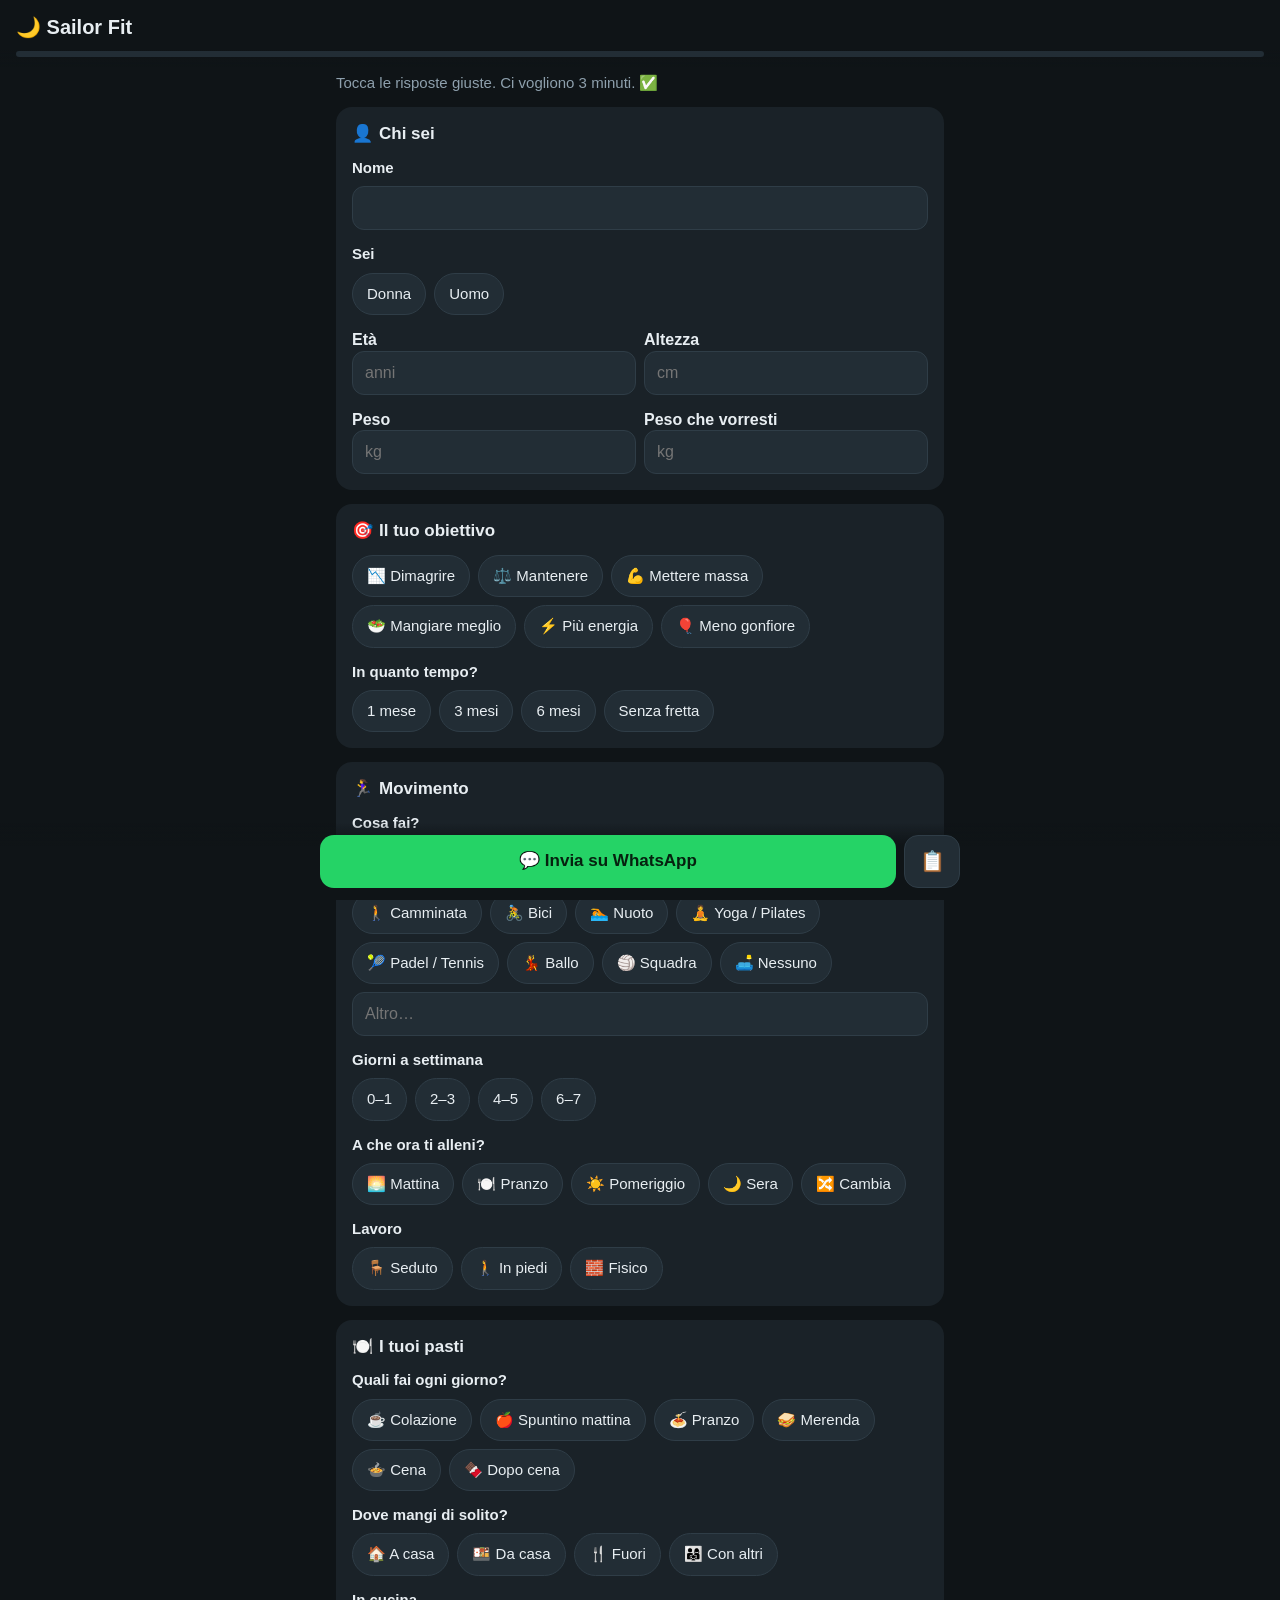
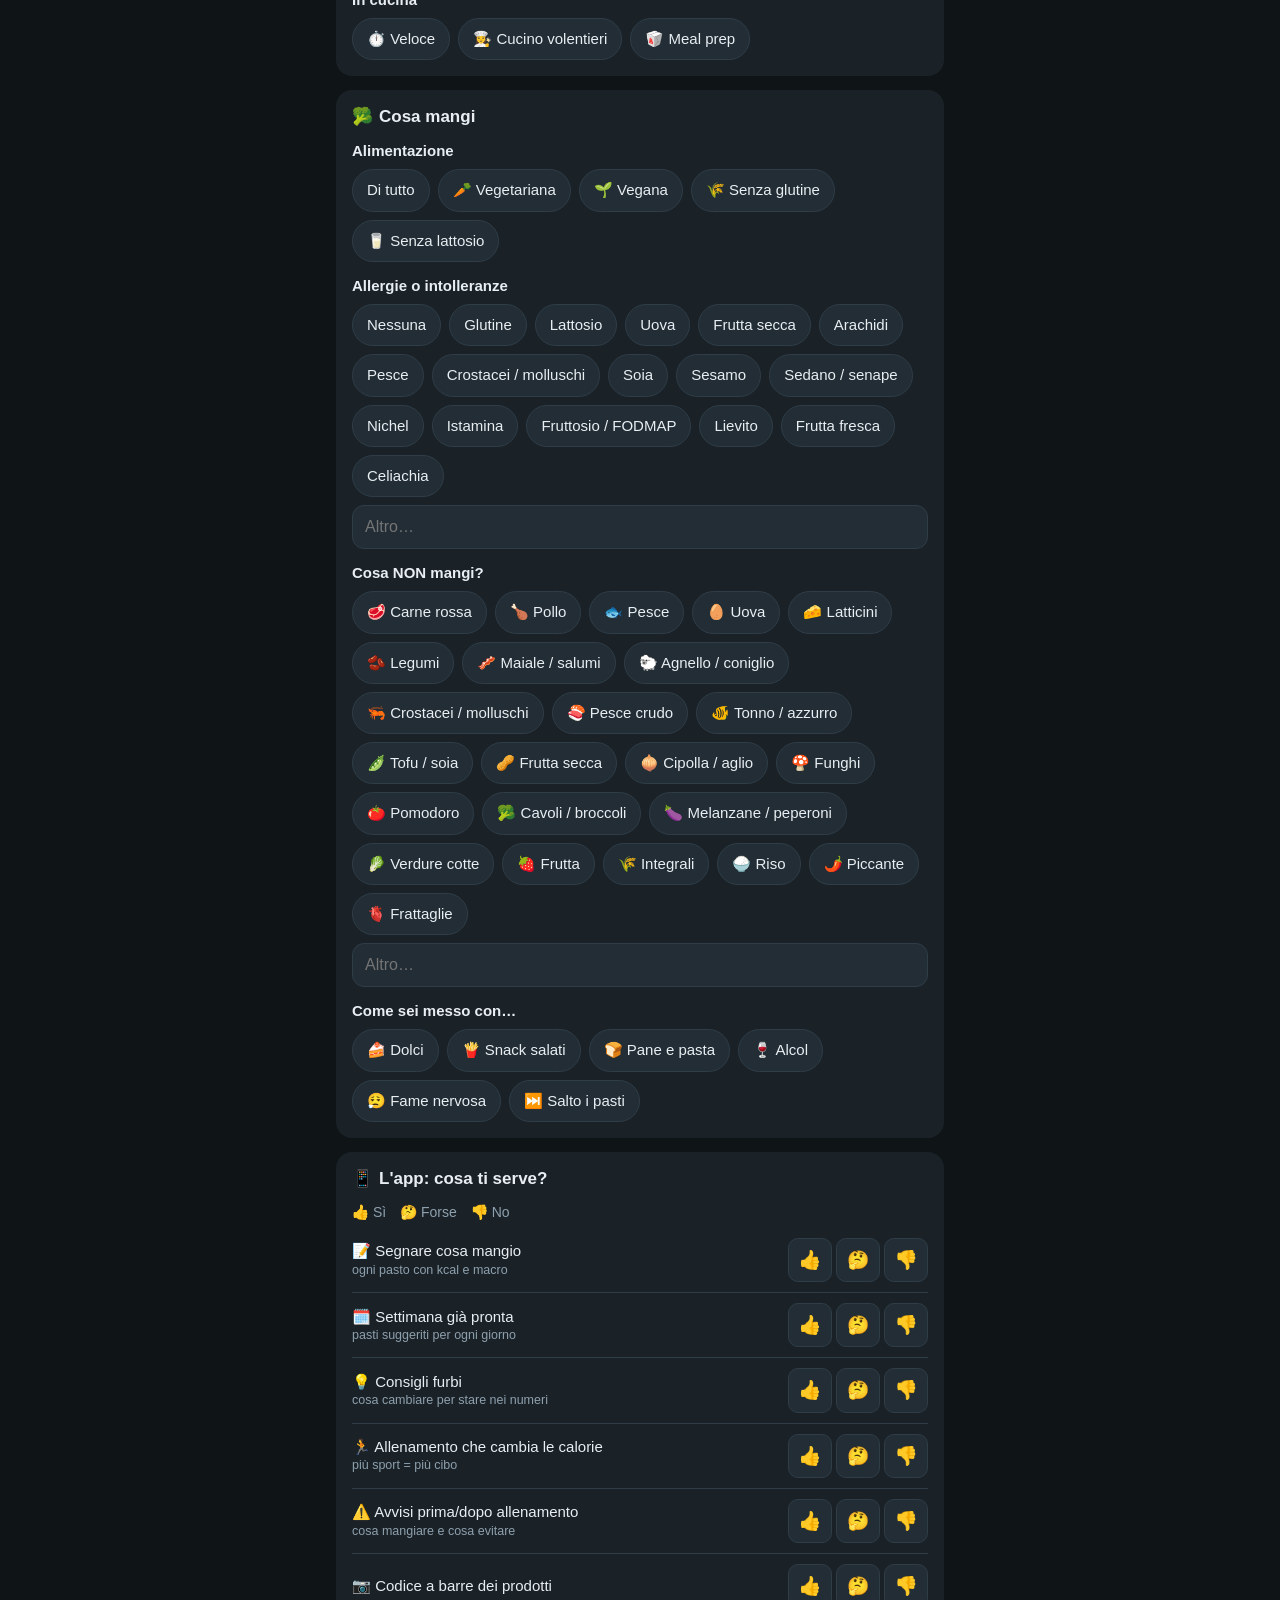
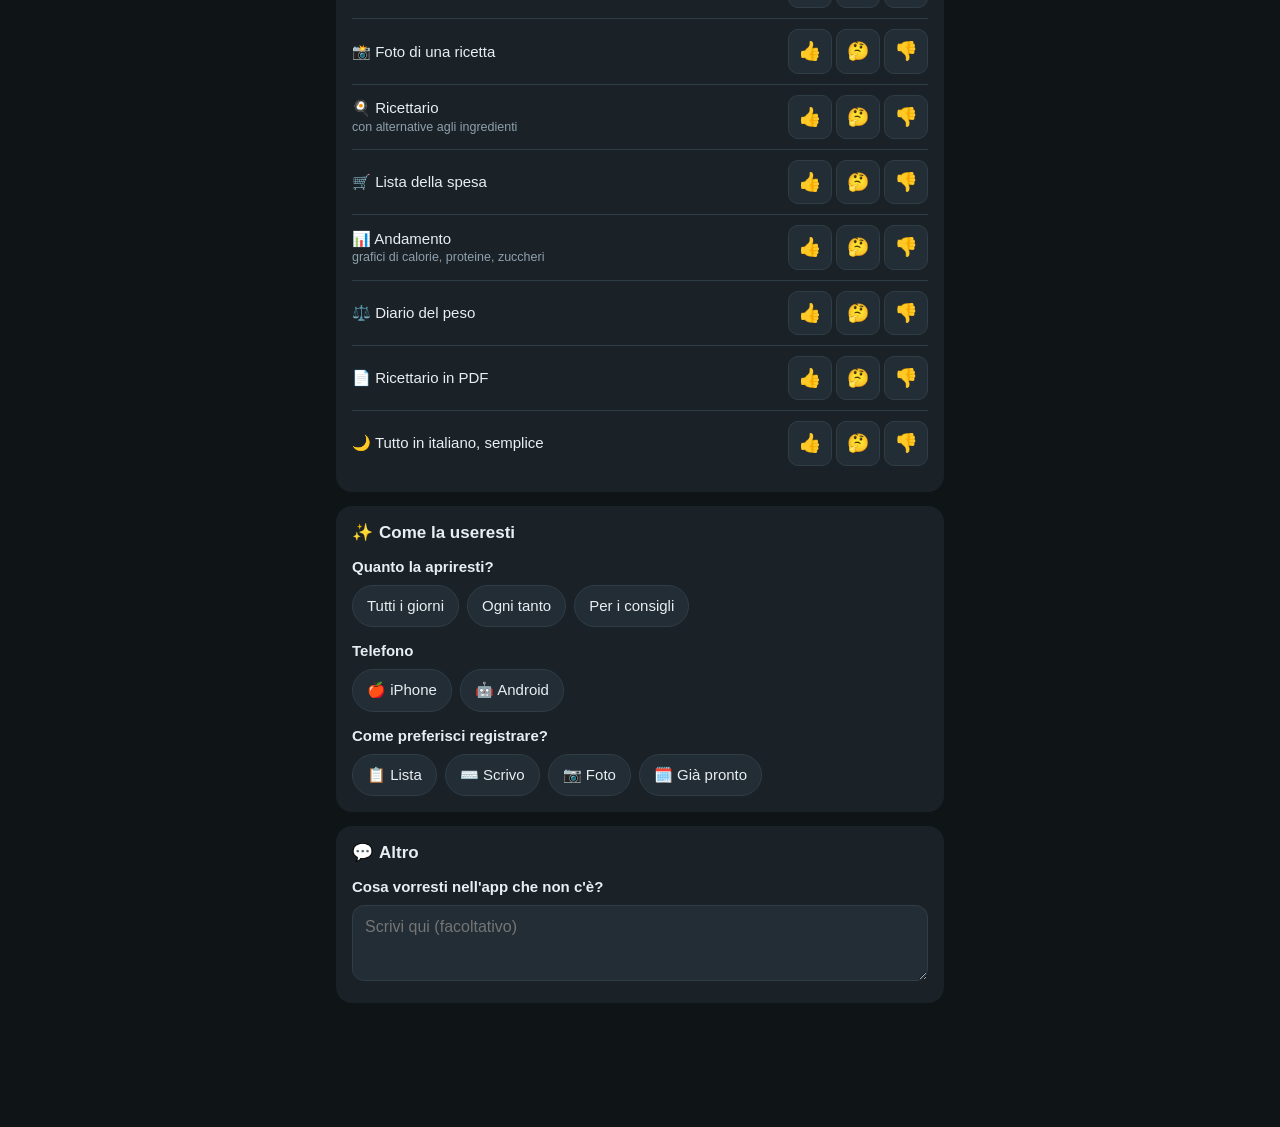
==== questionario.html @ bc02945c "Add files via upload" ====
<!DOCTYPE html>
<html lang="it">
<head>
<meta charset="UTF-8">
<meta name="viewport" content="width=device-width, initial-scale=1, viewport-fit=cover">
<meta name="theme-color" content="#0f1417">
<title>Sailor Fit – Questionario</title>
<style>
:root{--bg:#0f1417;--card:#1a2228;--card2:#222d35;--line:#2f3d47;--accent:#35c07d;--text:#e8eef2;--muted:#8ea0ad;--warn:#e0b341}
*{box-sizing:border-box;-webkit-tap-highlight-color:transparent}
html{scroll-behavior:smooth}
body{margin:0;background:var(--bg);color:var(--text);font-family:-apple-system,BlinkMacSystemFont,"Segoe UI",Roboto,sans-serif;font-size:16px;line-height:1.35;padding-bottom:110px}
.top{position:sticky;top:0;z-index:5;background:linear-gradient(180deg,var(--bg) 75%,transparent);padding:14px 16px 10px}
.top h1{margin:0;font-size:20px}
.bar{height:6px;background:var(--card2);border-radius:9px;margin-top:10px;overflow:hidden}
.bar i{display:block;height:100%;width:0;background:var(--accent);transition:width .25s}
main{max-width:640px;margin:0 auto;padding:0 16px}
.intro{margin:6px 0 14px;color:var(--muted);font-size:15px}
section{background:var(--card);border-radius:16px;padding:16px;margin:0 0 14px}
h2{margin:0 0 12px;font-size:17px}
h2 span{margin-right:6px}
.q{margin:0 0 14px}
.q:last-child{margin-bottom:0}
.q>b{display:block;font-weight:600;margin-bottom:8px;font-size:15px}
.chips{display:flex;flex-wrap:wrap;gap:8px}
.chip{position:relative}
.chip input{position:absolute;opacity:0;pointer-events:none}
.chip span{display:block;padding:10px 14px;border-radius:999px;background:var(--card2);border:1.5px solid var(--line);font-size:15px;cursor:pointer;user-select:none}
.chip input:checked+span{background:var(--accent);border-color:var(--accent);color:#06210f;font-weight:700}
.chip input:checked+span::before{content:"✓ "}
.chip input:focus-visible+span{outline:2px solid #fff}
input[type=text],input[type=number],textarea{width:100%;padding:12px;border-radius:12px;border:1.5px solid var(--line);background:var(--card2);color:var(--text);font-size:16px;font-family:inherit}
textarea{min-height:76px;resize:vertical}
.row{display:flex;gap:8px}
.row>*{flex:1;min-width:0}
/* tabella funzioni: 3 scelte per riga */
.f{display:grid;grid-template-columns:1fr auto;gap:8px;align-items:center;padding:10px 0;border-top:1px solid var(--line)}
.f:first-of-type{border-top:0}
.f .n{font-size:15px;min-width:0}
.f .n small{display:block;color:var(--muted);font-size:12.5px}
.tri{display:flex;gap:4px}
.tri label{position:relative}
.tri input{position:absolute;opacity:0;pointer-events:none}
.tri span{display:block;width:44px;text-align:center;padding:9px 0;border-radius:10px;background:var(--card2);border:1.5px solid var(--line);font-size:18px;cursor:pointer}
.tri input:checked+span{border-color:var(--accent);background:rgba(53,192,125,.22)}
.tri input[value=no]:checked+span{border-color:#e06a5a;background:rgba(224,106,90,.2)}
.tri input[value=forse]:checked+span{border-color:var(--warn);background:rgba(224,179,65,.2)}
.legenda{display:flex;gap:14px;font-size:14px;color:var(--muted);margin:0 0 6px}
.invia{position:fixed;left:0;right:0;bottom:0;padding:12px 16px calc(12px + env(safe-area-inset-bottom));background:linear-gradient(0deg,var(--bg) 70%,transparent)}
.invia div{max-width:640px;margin:0 auto;display:flex;gap:8px}
button{font:inherit;border:0;border-radius:14px;padding:15px;font-weight:700;cursor:pointer}
#wa{flex:1;background:#25d366;color:#06210f;font-size:17px}
#copia{background:var(--card2);color:var(--text);border:1.5px solid var(--line);width:56px;font-size:20px;padding:0}
.grazie{display:none;text-align:center;padding:30px 10px}
.grazie big{font-size:48px;display:block}
</style>
</head>
<body>
<div class="top"><h1>🌙 Sailor Fit</h1><div class="bar"><i id="pg"></i></div></div>
<main>
<p class="intro">Tocca le risposte giuste. Ci vogliono 3 minuti. ✅</p>

<form id="f" onsubmit="return false">

<section>
<h2><span>👤</span>Chi sei</h2>
<div class="q"><b>Nome</b><input type="text" name="nome" autocomplete="given-name"></div>
<div class="q"><b>Sei</b><div class="chips" data-n="sesso" data-one>
<label class="chip"><input type="radio" name="sesso" value="Donna"><span>Donna</span></label>
<label class="chip"><input type="radio" name="sesso" value="Uomo"><span>Uomo</span></label></div></div>
<div class="q row"><div><b>Età</b><input type="number" inputmode="numeric" name="eta" placeholder="anni"></div>
<div><b>Altezza</b><input type="number" inputmode="numeric" name="altezza" placeholder="cm"></div></div>
<div class="q row"><div><b>Peso</b><input type="number" inputmode="decimal" name="peso" placeholder="kg"></div>
<div><b>Peso che vorresti</b><input type="number" inputmode="decimal" name="pesoObiettivo" placeholder="kg"></div></div>
</section>

<section>
<h2><span>🎯</span>Il tuo obiettivo</h2>
<div class="q"><div class="chips">
<label class="chip"><input type="checkbox" name="obiettivo" value="Dimagrire"><span>📉 Dimagrire</span></label>
<label class="chip"><input type="checkbox" name="obiettivo" value="Mantenere il peso"><span>⚖️ Mantenere</span></label>
<label class="chip"><input type="checkbox" name="obiettivo" value="Mettere massa"><span>💪 Mettere massa</span></label>
<label class="chip"><input type="checkbox" name="obiettivo" value="Mangiare meglio"><span>🥗 Mangiare meglio</span></label>
<label class="chip"><input type="checkbox" name="obiettivo" value="Più energia"><span>⚡ Più energia</span></label>
<label class="chip"><input type="checkbox" name="obiettivo" value="Meno gonfiore"><span>🎈 Meno gonfiore</span></label></div></div>
<div class="q"><b>In quanto tempo?</b><div class="chips">
<label class="chip"><input type="radio" name="tempo" value="1 mese"><span>1 mese</span></label>
<label class="chip"><input type="radio" name="tempo" value="3 mesi"><span>3 mesi</span></label>
<label class="chip"><input type="radio" name="tempo" value="6 mesi"><span>6 mesi</span></label>
<label class="chip"><input type="radio" name="tempo" value="Senza fretta"><span>Senza fretta</span></label></div></div>
</section>

<section>
<h2><span>🏃‍♀️</span>Movimento</h2>
<div class="q"><b>Cosa fai?</b><div class="chips">
<label class="chip"><input type="checkbox" name="sport" value="CrossFit"><span>🏋️ CrossFit</span></label>
<label class="chip"><input type="checkbox" name="sport" value="Sala pesi"><span>💪 Sala pesi</span></label>
<label class="chip"><input type="checkbox" name="sport" value="Allenamento funzionale"><span>🤸‍♀️ Funzionale</span></label>
<label class="chip"><input type="checkbox" name="sport" value="Corsa"><span>🏃 Corsa</span></label>
<label class="chip"><input type="checkbox" name="sport" value="Camminata"><span>🚶 Camminata</span></label>
<label class="chip"><input type="checkbox" name="sport" value="Bici"><span>🚴 Bici</span></label>
<label class="chip"><input type="checkbox" name="sport" value="Nuoto"><span>🏊 Nuoto</span></label>
<label class="chip"><input type="checkbox" name="sport" value="Yoga/Pilates"><span>🧘 Yoga / Pilates</span></label>
<label class="chip"><input type="checkbox" name="sport" value="Padel/Tennis"><span>🎾 Padel / Tennis</span></label>
<label class="chip"><input type="checkbox" name="sport" value="Ballo"><span>💃 Ballo</span></label>
<label class="chip"><input type="checkbox" name="sport" value="Sport di squadra"><span>🏐 Squadra</span></label>
<label class="chip"><input type="checkbox" name="sport" value="Nessuno"><span>🛋️ Nessuno</span></label></div>
<input type="text" name="sportAltro" placeholder="Altro…" style="margin-top:8px"></div>
<div class="q"><b>Giorni a settimana</b><div class="chips">
<label class="chip"><input type="radio" name="giorni" value="0-1"><span>0–1</span></label>
<label class="chip"><input type="radio" name="giorni" value="2-3"><span>2–3</span></label>
<label class="chip"><input type="radio" name="giorni" value="4-5"><span>4–5</span></label>
<label class="chip"><input type="radio" name="giorni" value="6-7"><span>6–7</span></label></div></div>
<div class="q"><b>A che ora ti alleni?</b><div class="chips">
<label class="chip"><input type="checkbox" name="oraAll" value="Mattina"><span>🌅 Mattina</span></label>
<label class="chip"><input type="checkbox" name="oraAll" value="Pausa pranzo"><span>🍽️ Pranzo</span></label>
<label class="chip"><input type="checkbox" name="oraAll" value="Pomeriggio"><span>☀️ Pomeriggio</span></label>
<label class="chip"><input type="checkbox" name="oraAll" value="Sera"><span>🌙 Sera</span></label>
<label class="chip"><input type="checkbox" name="oraAll" value="Cambia ogni giorno"><span>🔀 Cambia</span></label></div></div>
<div class="q"><b>Lavoro</b><div class="chips">
<label class="chip"><input type="radio" name="lavoro" value="Seduta/o"><span>🪑 Seduto</span></label>
<label class="chip"><input type="radio" name="lavoro" value="In piedi/in movimento"><span>🚶 In piedi</span></label>
<label class="chip"><input type="radio" name="lavoro" value="Fisico"><span>🧱 Fisico</span></label></div></div>
</section>

<section>
<h2><span>🍽️</span>I tuoi pasti</h2>
<div class="q"><b>Quali fai ogni giorno?</b><div class="chips">
<label class="chip"><input type="checkbox" name="pasti" value="Colazione"><span>☕ Colazione</span></label>
<label class="chip"><input type="checkbox" name="pasti" value="Spuntino mattina"><span>🍎 Spuntino mattina</span></label>
<label class="chip"><input type="checkbox" name="pasti" value="Pranzo"><span>🍝 Pranzo</span></label>
<label class="chip"><input type="checkbox" name="pasti" value="Merenda"><span>🥪 Merenda</span></label>
<label class="chip"><input type="checkbox" name="pasti" value="Cena"><span>🍲 Cena</span></label>
<label class="chip"><input type="checkbox" name="pasti" value="Dopo cena"><span>🍫 Dopo cena</span></label></div></div>
<div class="q"><b>Dove mangi di solito?</b><div class="chips">
<label class="chip"><input type="checkbox" name="dove" value="A casa"><span>🏠 A casa</span></label>
<label class="chip"><input type="checkbox" name="dove" value="Pranzo portato da casa"><span>🍱 Da casa</span></label>
<label class="chip"><input type="checkbox" name="dove" value="Mensa/bar/ristorante"><span>🍴 Fuori</span></label>
<label class="chip"><input type="checkbox" name="dove" value="Mangio con altri"><span>👨‍👩‍👧 Con altri</span></label></div></div>
<div class="q"><b>In cucina</b><div class="chips">
<label class="chip"><input type="radio" name="cucina" value="Poco tempo, cose veloci"><span>⏱️ Veloce</span></label>
<label class="chip"><input type="radio" name="cucina" value="Cucino volentieri"><span>👩‍🍳 Cucino volentieri</span></label>
<label class="chip"><input type="radio" name="cucina" value="Preparo tutto in anticipo"><span>🥡 Meal prep</span></label></div></div>
</section>

<section>
<h2><span>🥦</span>Cosa mangi</h2>
<div class="q"><b>Alimentazione</b><div class="chips">
<label class="chip"><input type="checkbox" name="dieta" value="Mangio di tutto"><span>Di tutto</span></label>
<label class="chip"><input type="checkbox" name="dieta" value="Vegetariana"><span>🥕 Vegetariana</span></label>
<label class="chip"><input type="checkbox" name="dieta" value="Vegana"><span>🌱 Vegana</span></label>
<label class="chip"><input type="checkbox" name="dieta" value="Senza glutine"><span>🌾 Senza glutine</span></label>
<label class="chip"><input type="checkbox" name="dieta" value="Senza lattosio"><span>🥛 Senza lattosio</span></label></div></div>
<div class="q"><b>Allergie o intolleranze</b><div class="chips">
<label class="chip"><input type="checkbox" name="allergie" value="Nessuna"><span>Nessuna</span></label>
<label class="chip"><input type="checkbox" name="allergie" value="Glutine"><span>Glutine</span></label>
<label class="chip"><input type="checkbox" name="allergie" value="Lattosio"><span>Lattosio</span></label>
<label class="chip"><input type="checkbox" name="allergie" value="Uova"><span>Uova</span></label>
<label class="chip"><input type="checkbox" name="allergie" value="Frutta secca"><span>Frutta secca</span></label>
<label class="chip"><input type="checkbox" name="allergie" value="Arachidi"><span>Arachidi</span></label>
<label class="chip"><input type="checkbox" name="allergie" value="Pesce"><span>Pesce</span></label>
<label class="chip"><input type="checkbox" name="allergie" value="Crostacei/molluschi"><span>Crostacei / molluschi</span></label>
<label class="chip"><input type="checkbox" name="allergie" value="Soia"><span>Soia</span></label>
<label class="chip"><input type="checkbox" name="allergie" value="Sesamo"><span>Sesamo</span></label>
<label class="chip"><input type="checkbox" name="allergie" value="Sedano/senape"><span>Sedano / senape</span></label>
<label class="chip"><input type="checkbox" name="allergie" value="Nichel"><span>Nichel</span></label>
<label class="chip"><input type="checkbox" name="allergie" value="Istamina"><span>Istamina</span></label>
<label class="chip"><input type="checkbox" name="allergie" value="Fruttosio/FODMAP"><span>Fruttosio / FODMAP</span></label>
<label class="chip"><input type="checkbox" name="allergie" value="Lievito"><span>Lievito</span></label>
<label class="chip"><input type="checkbox" name="allergie" value="Frutta fresca (allergia orale)"><span>Frutta fresca</span></label>
<label class="chip"><input type="checkbox" name="allergie" value="Celiachia"><span>Celiachia</span></label></div>
<input type="text" name="allergieAltro" placeholder="Altro…" style="margin-top:8px"></div>
<div class="q"><b>Cosa NON mangi?</b><div class="chips">
<label class="chip"><input type="checkbox" name="noMangio" value="Carne rossa"><span>🥩 Carne rossa</span></label>
<label class="chip"><input type="checkbox" name="noMangio" value="Pollo/tacchino"><span>🍗 Pollo</span></label>
<label class="chip"><input type="checkbox" name="noMangio" value="Pesce"><span>🐟 Pesce</span></label>
<label class="chip"><input type="checkbox" name="noMangio" value="Uova"><span>🥚 Uova</span></label>
<label class="chip"><input type="checkbox" name="noMangio" value="Latticini"><span>🧀 Latticini</span></label>
<label class="chip"><input type="checkbox" name="noMangio" value="Legumi"><span>🫘 Legumi</span></label>
<label class="chip"><input type="checkbox" name="noMangio" value="Maiale/salumi"><span>🥓 Maiale / salumi</span></label>
<label class="chip"><input type="checkbox" name="noMangio" value="Agnello/coniglio"><span>🐑 Agnello / coniglio</span></label>
<label class="chip"><input type="checkbox" name="noMangio" value="Frutti di mare"><span>🦐 Crostacei / molluschi</span></label>
<label class="chip"><input type="checkbox" name="noMangio" value="Pesce crudo"><span>🍣 Pesce crudo</span></label>
<label class="chip"><input type="checkbox" name="noMangio" value="Tonno/pesce azzurro"><span>🐠 Tonno / azzurro</span></label>
<label class="chip"><input type="checkbox" name="noMangio" value="Tofu/soia"><span>🫛 Tofu / soia</span></label>
<label class="chip"><input type="checkbox" name="noMangio" value="Frutta secca"><span>🥜 Frutta secca</span></label>
<label class="chip"><input type="checkbox" name="noMangio" value="Cipolla/aglio"><span>🧅 Cipolla / aglio</span></label>
<label class="chip"><input type="checkbox" name="noMangio" value="Funghi"><span>🍄 Funghi</span></label>
<label class="chip"><input type="checkbox" name="noMangio" value="Pomodoro"><span>🍅 Pomodoro</span></label>
<label class="chip"><input type="checkbox" name="noMangio" value="Cavoli/broccoli"><span>🥦 Cavoli / broccoli</span></label>
<label class="chip"><input type="checkbox" name="noMangio" value="Melanzane/peperoni"><span>🍆 Melanzane / peperoni</span></label>
<label class="chip"><input type="checkbox" name="noMangio" value="Verdure cotte"><span>🥬 Verdure cotte</span></label>
<label class="chip"><input type="checkbox" name="noMangio" value="Frutta"><span>🍓 Frutta</span></label>
<label class="chip"><input type="checkbox" name="noMangio" value="Cereali integrali"><span>🌾 Integrali</span></label>
<label class="chip"><input type="checkbox" name="noMangio" value="Riso"><span>🍚 Riso</span></label>
<label class="chip"><input type="checkbox" name="noMangio" value="Piccante"><span>🌶️ Piccante</span></label>
<label class="chip"><input type="checkbox" name="noMangio" value="Fegato/frattaglie"><span>🫀 Frattaglie</span></label></div>
<input type="text" name="noMangioAltro" placeholder="Altro…" style="margin-top:8px"></div>
<div class="q"><b>Come sei messo con…</b>
<div class="chips" style="margin-top:2px">
<label class="chip"><input type="checkbox" name="debolezze" value="Dolci"><span>🍰 Dolci</span></label>
<label class="chip"><input type="checkbox" name="debolezze" value="Salato/snack"><span>🍟 Snack salati</span></label>
<label class="chip"><input type="checkbox" name="debolezze" value="Pane/pasta"><span>🍞 Pane e pasta</span></label>
<label class="chip"><input type="checkbox" name="debolezze" value="Alcol"><span>🍷 Alcol</span></label>
<label class="chip"><input type="checkbox" name="debolezze" value="Fame nervosa"><span>😮‍💨 Fame nervosa</span></label>
<label class="chip"><input type="checkbox" name="debolezze" value="Salto i pasti"><span>⏭️ Salto i pasti</span></label></div></div>
</section>

<section>
<h2><span>📱</span>L'app: cosa ti serve?</h2>
<div class="legenda"><span>👍 Sì</span><span>🤔 Forse</span><span>👎 No</span></div>
<div id="funzioni"></div>
</section>

<section>
<h2><span>✨</span>Come la useresti</h2>
<div class="q"><b>Quanto la apriresti?</b><div class="chips">
<label class="chip"><input type="radio" name="uso" value="Tutti i giorni"><span>Tutti i giorni</span></label>
<label class="chip"><input type="radio" name="uso" value="Qualche volta a settimana"><span>Ogni tanto</span></label>
<label class="chip"><input type="radio" name="uso" value="Solo per i consigli"><span>Per i consigli</span></label></div></div>
<div class="q"><b>Telefono</b><div class="chips">
<label class="chip"><input type="radio" name="tel" value="iPhone"><span>🍎 iPhone</span></label>
<label class="chip"><input type="radio" name="tel" value="Android"><span>🤖 Android</span></label></div></div>
<div class="q"><b>Come preferisci registrare?</b><div class="chips">
<label class="chip"><input type="checkbox" name="registra" value="Scegliere da una lista"><span>📋 Lista</span></label>
<label class="chip"><input type="checkbox" name="registra" value="Scrivere cosa ho mangiato"><span>⌨️ Scrivo</span></label>
<label class="chip"><input type="checkbox" name="registra" value="Foto/codice a barre"><span>📷 Foto</span></label>
<label class="chip"><input type="checkbox" name="registra" value="Piano già pronto"><span>🗓️ Già pronto</span></label></div></div>
</section>

<section>
<h2><span>💬</span>Altro</h2>
<div class="q"><b>Cosa vorresti nell'app che non c'è?</b>
<textarea name="note" placeholder="Scrivi qui (facoltativo)"></textarea></div>
</section>

<div class="grazie" id="grazie"><big>🎉</big><b>Grazie!</b></div>
</form>
</main>

<div class="invia"><div>
<button id="wa" type="button">💬 Invia su WhatsApp</button>
<button id="copia" type="button" aria-label="Copia risposte">📋</button>
</div></div>

<script>
// ► Numero WhatsApp di chi riceve le risposte, con prefisso e senza + né spazi (es. "393331234567").
//   Se lo lasci vuoto, WhatsApp fa scegliere la chat.
var NUMERO = "393928405915";

var FUNZIONI = [
 ["📝","Segnare cosa mangio","ogni pasto con kcal e macro"],
 ["🗓️","Settimana già pronta","pasti suggeriti per ogni giorno"],
 ["💡","Consigli furbi","cosa cambiare per stare nei numeri"],
 ["🏃","Allenamento che cambia le calorie","più sport = più cibo"],
 ["⚠️","Avvisi prima/dopo allenamento","cosa mangiare e cosa evitare"],
 ["📷","Codice a barre dei prodotti",""],
 ["📸","Foto di una ricetta",""],
 ["🍳","Ricettario","con alternative agli ingredienti"],
 ["🛒","Lista della spesa",""],
 ["📊","Andamento","grafici di calorie, proteine, zuccheri"],
 ["⚖️","Diario del peso",""],
 ["📄","Ricettario in PDF",""],
 ["🌙","Tutto in italiano, semplice",""]
];
var wrap = document.getElementById("funzioni");
FUNZIONI.forEach(function(f,i){
  wrap.insertAdjacentHTML("beforeend",
   '<div class="f"><div class="n">'+f[0]+' '+f[1]+(f[2]?'<small>'+f[2]+'</small>':'')+'</div>'+
   '<div class="tri">'+
   ['si','forse','no'].map(function(v,k){return '<label><input type="radio" name="fn'+i+'" value="'+v+'"><span>'+['👍','🤔','👎'][k]+'</span></label>';}).join('')+
   '</div></div>');
});

var form = document.getElementById("f");
// "Nessuna"/"Nessuno"/"Di tutto" tolgono le altre scelte dello stesso gruppo, e viceversa
form.addEventListener("change", function(e){
  var t = e.target;
  if(t.type==="checkbox" && ["Nessuna","Nessuno","Mangio di tutto"].indexOf(t.value)>-1 && t.checked){
    form.querySelectorAll('input[name="'+t.name+'"]').forEach(function(x){ if(x!==t) x.checked=false; });
  } else if(t.type==="checkbox" && t.checked){
    form.querySelectorAll('input[name="'+t.name+'"]').forEach(function(x){ if(["Nessuna","Nessuno","Mangio di tutto"].indexOf(x.value)>-1) x.checked=false; });
  }
  progresso(); salva();
});
form.addEventListener("input", function(){ progresso(); salva(); });

// quante domande hanno una risposta
function gruppi(){
  var g = {};
  form.querySelectorAll("input,textarea").forEach(function(el){
    if(el.type==="text" && /Altro$/.test(el.name)) return;
    if(el.name==="note") return;
    (g[el.name] = g[el.name] || []).push(el);
  });
  return g;
}
function pieno(els){ return els.some(function(e){ return (e.type==="radio"||e.type==="checkbox") ? e.checked : e.value.trim()!==""; }); }
function progresso(){
  var g = gruppi(), n = Object.keys(g), ok = n.filter(function(k){ return pieno(g[k]); }).length;
  document.getElementById("pg").style.width = Math.round(ok/n.length*100)+"%";
}

// risposte salvate sul telefono, così non si perde nulla se esce
function salva(){ try{ var o={}; form.querySelectorAll("input,textarea").forEach(function(e){ if(e.type==="radio"||e.type==="checkbox"){ if(e.checked) (o[e.name]=o[e.name]||[]).push(e.value);} else if(e.value) o[e.name]=[e.value]; }); localStorage.setItem("sf_quest",JSON.stringify(o)); }catch(x){} }
function ripristina(){ try{ var o=JSON.parse(localStorage.getItem("sf_quest")||"{}"); form.querySelectorAll("input,textarea").forEach(function(e){ var v=o[e.name]; if(!v) return; if(e.type==="radio"||e.type==="checkbox") e.checked = v.indexOf(e.value)>-1; else e.value=v[0]; }); }catch(x){} }
ripristina(); progresso();

function val(n){ return Array.prototype.filter.call(form.querySelectorAll('input[name="'+n+'"]'),function(e){return e.checked;}).map(function(e){return e.value;}); }
function txt(n){ var e=form.elements[n]; return e?e.value.trim():""; }
function lista(n,altro){ var v=val(n); if(altro&&txt(altro)) v.push(txt(altro)); return v.join(", ")||"—"; }

function riepilogo(){
  var L=[];
  L.push("🌙 *SAILOR FIT – Questionario*");
  L.push("");
  L.push("👤 *"+(txt("nome")||"(senza nome)")+"* · "+(val("sesso")[0]||"—")+" · "+(txt("eta")||"—")+" anni · "+(txt("altezza")||"—")+" cm");
  L.push("⚖️ Peso "+(txt("peso")||"—")+" kg → obiettivo "+(txt("pesoObiettivo")||"—")+" kg");
  L.push("");
  L.push("🎯 *Obiettivo:* "+lista("obiettivo")+" · tempo: "+(val("tempo")[0]||"—"));
  L.push("");
  L.push("🏃 *Sport:* "+lista("sport","sportAltro"));
  L.push("Giorni/sett.: "+(val("giorni")[0]||"—")+" · Ora: "+lista("oraAll")+" · Lavoro: "+(val("lavoro")[0]||"—"));
  L.push("");
  L.push("🍽️ *Pasti:* "+lista("pasti"));
  L.push("Dove: "+lista("dove")+" · Cucina: "+(val("cucina")[0]||"—"));
  L.push("");
  L.push("🥦 *Alimentazione:* "+lista("dieta"));
  L.push("Allergie: "+lista("allergie","allergieAltro"));
  L.push("NON mangia: "+lista("noMangio","noMangioAltro"));
  L.push("Punti deboli: "+lista("debolezze"));
  L.push("");
  L.push("📱 *App*");
  var S=[],F=[],N=[];
  FUNZIONI.forEach(function(f,i){ var v=val("fn"+i)[0]; if(v==="si") S.push(f[1]); else if(v==="forse") F.push(f[1]); else if(v==="no") N.push(f[1]); });
  L.push("👍 "+(S.join(", ")||"—"));
  L.push("🤔 "+(F.join(", ")||"—"));
  L.push("👎 "+(N.join(", ")||"—"));
  L.push("Uso: "+(val("uso")[0]||"—")+" · "+(val("tel")[0]||"—")+" · Registra: "+lista("registra"));
  if(txt("note")){ L.push(""); L.push("💬 "+txt("note")); }
  return L.join("\n");
}

function manca(){
  if(!txt("nome")) return "nome";
  return "";
}

document.getElementById("wa").addEventListener("click", function(){
  if(manca()){ var e=form.elements.nome; e.scrollIntoView({block:"center"}); e.focus(); e.style.borderColor="#e06a5a"; return; }
  var url = "https://wa.me/"+NUMERO+"?text="+encodeURIComponent(riepilogo());
  window.location.href = url;
});
document.getElementById("copia").addEventListener("click", function(){
  var t = riepilogo(), b=this;
  function ok(){ b.textContent="✅"; setTimeout(function(){ b.textContent="📋"; },1500); }
  if(navigator.clipboard&&navigator.clipboard.writeText) navigator.clipboard.writeText(t).then(ok,function(){});
  else { var a=document.createElement("textarea"); a.value=t; document.body.appendChild(a); a.select(); try{document.execCommand("copy");ok();}catch(x){} a.remove(); }
});
</script>
</body>
</html>
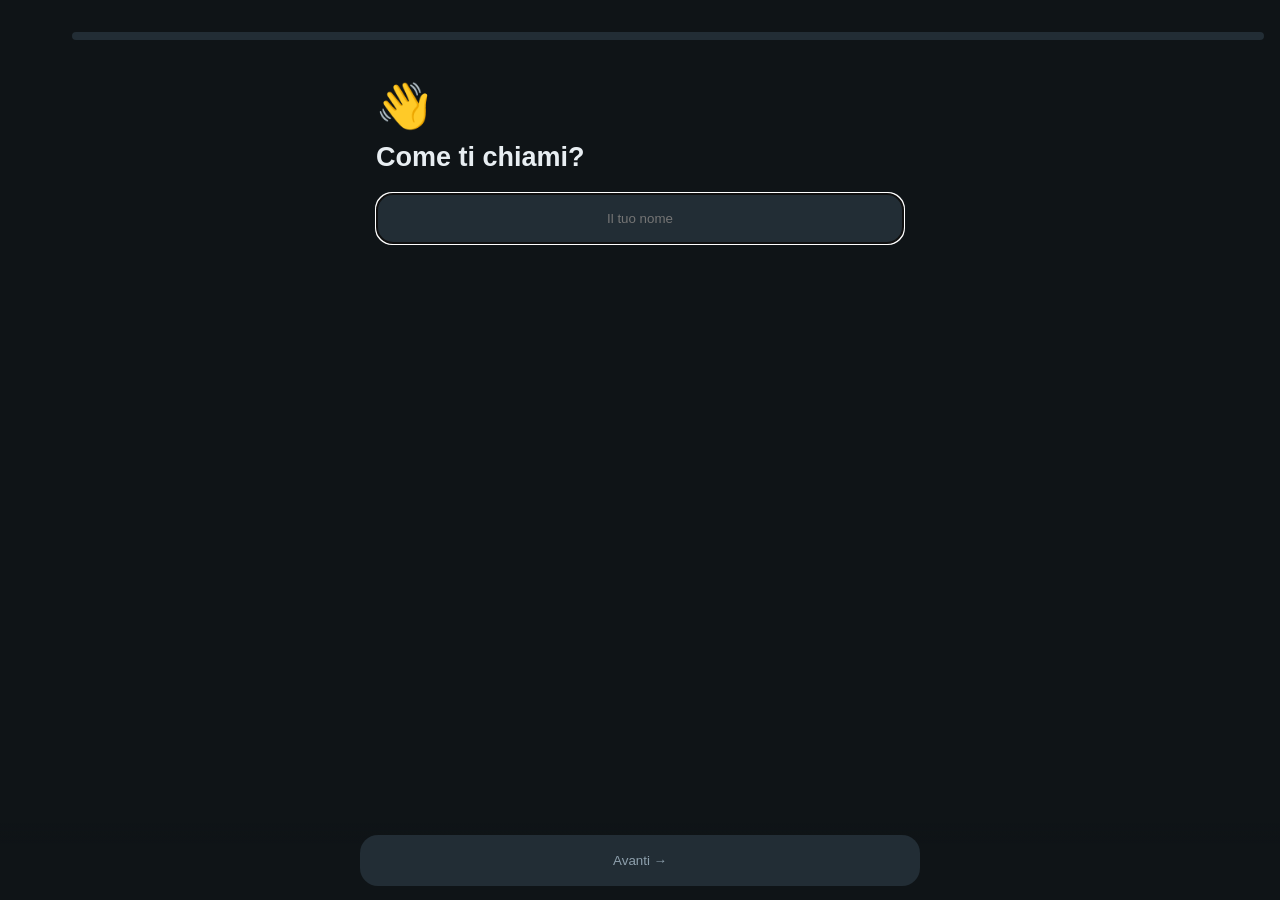
==== commit a4de9196: "Add files via upload" ====
--- a/questionario.html
+++ b/questionario.html
@@ -4,359 +4,193 @@
 <meta charset="UTF-8">
 <meta name="viewport" content="width=device-width, initial-scale=1, viewport-fit=cover">
 <meta name="theme-color" content="#0f1417">
-<title>Sailor Fit – Questionario</title>
+<title>Sailor Fit – Domande</title>
 <style>
-:root{--bg:#0f1417;--card:#1a2228;--card2:#222d35;--line:#2f3d47;--accent:#35c07d;--text:#e8eef2;--muted:#8ea0ad;--warn:#e0b341}
+:root{--bg:#0f1417;--card:#1a2228;--card2:#222d35;--line:#2f3d47;--accent:#35c07d;--text:#e8eef2;--muted:#8ea0ad}
 *{box-sizing:border-box;-webkit-tap-highlight-color:transparent}
-html{scroll-behavior:smooth}
-body{margin:0;background:var(--bg);color:var(--text);font-family:-apple-system,BlinkMacSystemFont,"Segoe UI",Roboto,sans-serif;font-size:16px;line-height:1.35;padding-bottom:110px}
-.top{position:sticky;top:0;z-index:5;background:linear-gradient(180deg,var(--bg) 75%,transparent);padding:14px 16px 10px}
-.top h1{margin:0;font-size:20px}
-.bar{height:6px;background:var(--card2);border-radius:9px;margin-top:10px;overflow:hidden}
+html,body{height:100%}
+body{margin:0;background:var(--bg);color:var(--text);font-family:-apple-system,BlinkMacSystemFont,"Segoe UI",Roboto,sans-serif;font-size:18px;display:flex;flex-direction:column}
+.top{padding:14px 16px 0;display:flex;align-items:center;gap:12px}
+#ind{flex:0 0 44px;height:44px;border-radius:12px;background:var(--card2);border:0;color:var(--text);font-size:22px;cursor:pointer}
+#ind[hidden]{visibility:hidden;display:block}
+.bar{flex:1;height:8px;background:var(--card2);border-radius:9px;overflow:hidden}
 .bar i{display:block;height:100%;width:0;background:var(--accent);transition:width .25s}
-main{max-width:640px;margin:0 auto;padding:0 16px}
-.intro{margin:6px 0 14px;color:var(--muted);font-size:15px}
-section{background:var(--card);border-radius:16px;padding:16px;margin:0 0 14px}
-h2{margin:0 0 12px;font-size:17px}
-h2 span{margin-right:6px}
-.q{margin:0 0 14px}
-.q:last-child{margin-bottom:0}
-.q>b{display:block;font-weight:600;margin-bottom:8px;font-size:15px}
-.chips{display:flex;flex-wrap:wrap;gap:8px}
-.chip{position:relative}
-.chip input{position:absolute;opacity:0;pointer-events:none}
-.chip span{display:block;padding:10px 14px;border-radius:999px;background:var(--card2);border:1.5px solid var(--line);font-size:15px;cursor:pointer;user-select:none}
-.chip input:checked+span{background:var(--accent);border-color:var(--accent);color:#06210f;font-weight:700}
-.chip input:checked+span::before{content:"✓ "}
-.chip input:focus-visible+span{outline:2px solid #fff}
-input[type=text],input[type=number],textarea{width:100%;padding:12px;border-radius:12px;border:1.5px solid var(--line);background:var(--card2);color:var(--text);font-size:16px;font-family:inherit}
-textarea{min-height:76px;resize:vertical}
-.row{display:flex;gap:8px}
-.row>*{flex:1;min-width:0}
-/* tabella funzioni: 3 scelte per riga */
-.f{display:grid;grid-template-columns:1fr auto;gap:8px;align-items:center;padding:10px 0;border-top:1px solid var(--line)}
-.f:first-of-type{border-top:0}
-.f .n{font-size:15px;min-width:0}
-.f .n small{display:block;color:var(--muted);font-size:12.5px}
-.tri{display:flex;gap:4px}
-.tri label{position:relative}
-.tri input{position:absolute;opacity:0;pointer-events:none}
-.tri span{display:block;width:44px;text-align:center;padding:9px 0;border-radius:10px;background:var(--card2);border:1.5px solid var(--line);font-size:18px;cursor:pointer}
-.tri input:checked+span{border-color:var(--accent);background:rgba(53,192,125,.22)}
-.tri input[value=no]:checked+span{border-color:#e06a5a;background:rgba(224,106,90,.2)}
-.tri input[value=forse]:checked+span{border-color:var(--warn);background:rgba(224,179,65,.2)}
-.legenda{display:flex;gap:14px;font-size:14px;color:var(--muted);margin:0 0 6px}
-.invia{position:fixed;left:0;right:0;bottom:0;padding:12px 16px calc(12px + env(safe-area-inset-bottom));background:linear-gradient(0deg,var(--bg) 70%,transparent)}
-.invia div{max-width:640px;margin:0 auto;display:flex;gap:8px}
-button{font:inherit;border:0;border-radius:14px;padding:15px;font-weight:700;cursor:pointer}
-#wa{flex:1;background:#25d366;color:#06210f;font-size:17px}
-#copia{background:var(--card2);color:var(--text);border:1.5px solid var(--line);width:56px;font-size:20px;padding:0}
-.grazie{display:none;text-align:center;padding:30px 10px}
-.grazie big{font-size:48px;display:block}
+main{flex:1;overflow:auto;padding:22px 16px 130px;max-width:560px;width:100%;margin:0 auto}
+h1{font-size:27px;line-height:1.2;margin:0 0 20px}
+h1 span{display:block;font-size:44px;margin-bottom:8px}
+.sc{display:grid;gap:10px}
+.sc.due{grid-template-columns:minmax(0,1fr) minmax(0,1fr)}
+.sc.due .b{font-size:17px;padding:12px 10px;gap:8px}
+.sc.due .b .e{font-size:24px}
+.b>span:last-of-type{min-width:0;overflow-wrap:anywhere}
+.b{position:relative;display:flex;align-items:center;gap:10px;min-height:62px;padding:12px 16px;border-radius:16px;background:var(--card2);border:2px solid var(--line);font-size:19px;cursor:pointer;user-select:none;text-align:left;color:var(--text);font-family:inherit}
+.b .e{font-size:26px;flex:0 0 auto}
+.b.on{background:var(--accent);border-color:var(--accent);color:#06210f;font-weight:700}
+.b.on::after{content:"✓";margin-left:auto;font-size:22px}
+input[type=text],input[type=number]{width:100%;font:700 30px inherit;font-family:inherit;padding:16px;border-radius:16px;border:2px solid var(--line);background:var(--card2);color:var(--text);text-align:center}
+.u{display:flex;align-items:center;gap:10px}
+.u b{font-size:22px;color:var(--muted)}
+.altro{margin-top:12px}
+.altro input{font:18px inherit;font-family:inherit;padding:14px;text-align:left}
+.foot{position:fixed;left:0;right:0;bottom:0;padding:12px 16px calc(14px + env(safe-area-inset-bottom));background:linear-gradient(0deg,var(--bg) 72%,transparent)}
+.foot div{max-width:560px;margin:0 auto}
+#avanti{width:100%;border:0;border-radius:18px;padding:18px;font:700 21px inherit;font-family:inherit;background:var(--accent);color:#06210f;cursor:pointer}
+#avanti:disabled{background:var(--card2);color:var(--muted)}
+#avanti.wa{background:#25d366}
+.pic{color:var(--muted);font-size:15px;margin:14px 0 0;text-align:center}
 </style>
 </head>
 <body>
-<div class="top"><h1>🌙 Sailor Fit</h1><div class="bar"><i id="pg"></i></div></div>
-<main>
-<p class="intro">Tocca le risposte giuste. Ci vogliono 3 minuti. ✅</p>
-
-<form id="f" onsubmit="return false">
-
-<section>
-<h2><span>👤</span>Chi sei</h2>
-<div class="q"><b>Nome</b><input type="text" name="nome" autocomplete="given-name"></div>
-<div class="q"><b>Sei</b><div class="chips" data-n="sesso" data-one>
-<label class="chip"><input type="radio" name="sesso" value="Donna"><span>Donna</span></label>
-<label class="chip"><input type="radio" name="sesso" value="Uomo"><span>Uomo</span></label></div></div>
-<div class="q row"><div><b>Età</b><input type="number" inputmode="numeric" name="eta" placeholder="anni"></div>
-<div><b>Altezza</b><input type="number" inputmode="numeric" name="altezza" placeholder="cm"></div></div>
-<div class="q row"><div><b>Peso</b><input type="number" inputmode="decimal" name="peso" placeholder="kg"></div>
-<div><b>Peso che vorresti</b><input type="number" inputmode="decimal" name="pesoObiettivo" placeholder="kg"></div></div>
-</section>
-
-<section>
-<h2><span>🎯</span>Il tuo obiettivo</h2>
-<div class="q"><div class="chips">
-<label class="chip"><input type="checkbox" name="obiettivo" value="Dimagrire"><span>📉 Dimagrire</span></label>
-<label class="chip"><input type="checkbox" name="obiettivo" value="Mantenere il peso"><span>⚖️ Mantenere</span></label>
-<label class="chip"><input type="checkbox" name="obiettivo" value="Mettere massa"><span>💪 Mettere massa</span></label>
-<label class="chip"><input type="checkbox" name="obiettivo" value="Mangiare meglio"><span>🥗 Mangiare meglio</span></label>
-<label class="chip"><input type="checkbox" name="obiettivo" value="Più energia"><span>⚡ Più energia</span></label>
-<label class="chip"><input type="checkbox" name="obiettivo" value="Meno gonfiore"><span>🎈 Meno gonfiore</span></label></div></div>
-<div class="q"><b>In quanto tempo?</b><div class="chips">
-<label class="chip"><input type="radio" name="tempo" value="1 mese"><span>1 mese</span></label>
-<label class="chip"><input type="radio" name="tempo" value="3 mesi"><span>3 mesi</span></label>
-<label class="chip"><input type="radio" name="tempo" value="6 mesi"><span>6 mesi</span></label>
-<label class="chip"><input type="radio" name="tempo" value="Senza fretta"><span>Senza fretta</span></label></div></div>
-</section>
-
-<section>
-<h2><span>🏃‍♀️</span>Movimento</h2>
-<div class="q"><b>Cosa fai?</b><div class="chips">
-<label class="chip"><input type="checkbox" name="sport" value="CrossFit"><span>🏋️ CrossFit</span></label>
-<label class="chip"><input type="checkbox" name="sport" value="Sala pesi"><span>💪 Sala pesi</span></label>
-<label class="chip"><input type="checkbox" name="sport" value="Allenamento funzionale"><span>🤸‍♀️ Funzionale</span></label>
-<label class="chip"><input type="checkbox" name="sport" value="Corsa"><span>🏃 Corsa</span></label>
-<label class="chip"><input type="checkbox" name="sport" value="Camminata"><span>🚶 Camminata</span></label>
-<label class="chip"><input type="checkbox" name="sport" value="Bici"><span>🚴 Bici</span></label>
-<label class="chip"><input type="checkbox" name="sport" value="Nuoto"><span>🏊 Nuoto</span></label>
-<label class="chip"><input type="checkbox" name="sport" value="Yoga/Pilates"><span>🧘 Yoga / Pilates</span></label>
-<label class="chip"><input type="checkbox" name="sport" value="Padel/Tennis"><span>🎾 Padel / Tennis</span></label>
-<label class="chip"><input type="checkbox" name="sport" value="Ballo"><span>💃 Ballo</span></label>
-<label class="chip"><input type="checkbox" name="sport" value="Sport di squadra"><span>🏐 Squadra</span></label>
-<label class="chip"><input type="checkbox" name="sport" value="Nessuno"><span>🛋️ Nessuno</span></label></div>
-<input type="text" name="sportAltro" placeholder="Altro…" style="margin-top:8px"></div>
-<div class="q"><b>Giorni a settimana</b><div class="chips">
-<label class="chip"><input type="radio" name="giorni" value="0-1"><span>0–1</span></label>
-<label class="chip"><input type="radio" name="giorni" value="2-3"><span>2–3</span></label>
-<label class="chip"><input type="radio" name="giorni" value="4-5"><span>4–5</span></label>
-<label class="chip"><input type="radio" name="giorni" value="6-7"><span>6–7</span></label></div></div>
-<div class="q"><b>A che ora ti alleni?</b><div class="chips">
-<label class="chip"><input type="checkbox" name="oraAll" value="Mattina"><span>🌅 Mattina</span></label>
-<label class="chip"><input type="checkbox" name="oraAll" value="Pausa pranzo"><span>🍽️ Pranzo</span></label>
-<label class="chip"><input type="checkbox" name="oraAll" value="Pomeriggio"><span>☀️ Pomeriggio</span></label>
-<label class="chip"><input type="checkbox" name="oraAll" value="Sera"><span>🌙 Sera</span></label>
-<label class="chip"><input type="checkbox" name="oraAll" value="Cambia ogni giorno"><span>🔀 Cambia</span></label></div></div>
-<div class="q"><b>Lavoro</b><div class="chips">
-<label class="chip"><input type="radio" name="lavoro" value="Seduta/o"><span>🪑 Seduto</span></label>
-<label class="chip"><input type="radio" name="lavoro" value="In piedi/in movimento"><span>🚶 In piedi</span></label>
-<label class="chip"><input type="radio" name="lavoro" value="Fisico"><span>🧱 Fisico</span></label></div></div>
-</section>
-
-<section>
-<h2><span>🍽️</span>I tuoi pasti</h2>
-<div class="q"><b>Quali fai ogni giorno?</b><div class="chips">
-<label class="chip"><input type="checkbox" name="pasti" value="Colazione"><span>☕ Colazione</span></label>
-<label class="chip"><input type="checkbox" name="pasti" value="Spuntino mattina"><span>🍎 Spuntino mattina</span></label>
-<label class="chip"><input type="checkbox" name="pasti" value="Pranzo"><span>🍝 Pranzo</span></label>
-<label class="chip"><input type="checkbox" name="pasti" value="Merenda"><span>🥪 Merenda</span></label>
-<label class="chip"><input type="checkbox" name="pasti" value="Cena"><span>🍲 Cena</span></label>
-<label class="chip"><input type="checkbox" name="pasti" value="Dopo cena"><span>🍫 Dopo cena</span></label></div></div>
-<div class="q"><b>Dove mangi di solito?</b><div class="chips">
-<label class="chip"><input type="checkbox" name="dove" value="A casa"><span>🏠 A casa</span></label>
-<label class="chip"><input type="checkbox" name="dove" value="Pranzo portato da casa"><span>🍱 Da casa</span></label>
-<label class="chip"><input type="checkbox" name="dove" value="Mensa/bar/ristorante"><span>🍴 Fuori</span></label>
-<label class="chip"><input type="checkbox" name="dove" value="Mangio con altri"><span>👨‍👩‍👧 Con altri</span></label></div></div>
-<div class="q"><b>In cucina</b><div class="chips">
-<label class="chip"><input type="radio" name="cucina" value="Poco tempo, cose veloci"><span>⏱️ Veloce</span></label>
-<label class="chip"><input type="radio" name="cucina" value="Cucino volentieri"><span>👩‍🍳 Cucino volentieri</span></label>
-<label class="chip"><input type="radio" name="cucina" value="Preparo tutto in anticipo"><span>🥡 Meal prep</span></label></div></div>
-</section>
-
-<section>
-<h2><span>🥦</span>Cosa mangi</h2>
-<div class="q"><b>Alimentazione</b><div class="chips">
-<label class="chip"><input type="checkbox" name="dieta" value="Mangio di tutto"><span>Di tutto</span></label>
-<label class="chip"><input type="checkbox" name="dieta" value="Vegetariana"><span>🥕 Vegetariana</span></label>
-<label class="chip"><input type="checkbox" name="dieta" value="Vegana"><span>🌱 Vegana</span></label>
-<label class="chip"><input type="checkbox" name="dieta" value="Senza glutine"><span>🌾 Senza glutine</span></label>
-<label class="chip"><input type="checkbox" name="dieta" value="Senza lattosio"><span>🥛 Senza lattosio</span></label></div></div>
-<div class="q"><b>Allergie o intolleranze</b><div class="chips">
-<label class="chip"><input type="checkbox" name="allergie" value="Nessuna"><span>Nessuna</span></label>
-<label class="chip"><input type="checkbox" name="allergie" value="Glutine"><span>Glutine</span></label>
-<label class="chip"><input type="checkbox" name="allergie" value="Lattosio"><span>Lattosio</span></label>
-<label class="chip"><input type="checkbox" name="allergie" value="Uova"><span>Uova</span></label>
-<label class="chip"><input type="checkbox" name="allergie" value="Frutta secca"><span>Frutta secca</span></label>
-<label class="chip"><input type="checkbox" name="allergie" value="Arachidi"><span>Arachidi</span></label>
-<label class="chip"><input type="checkbox" name="allergie" value="Pesce"><span>Pesce</span></label>
-<label class="chip"><input type="checkbox" name="allergie" value="Crostacei/molluschi"><span>Crostacei / molluschi</span></label>
-<label class="chip"><input type="checkbox" name="allergie" value="Soia"><span>Soia</span></label>
-<label class="chip"><input type="checkbox" name="allergie" value="Sesamo"><span>Sesamo</span></label>
-<label class="chip"><input type="checkbox" name="allergie" value="Sedano/senape"><span>Sedano / senape</span></label>
-<label class="chip"><input type="checkbox" name="allergie" value="Nichel"><span>Nichel</span></label>
-<label class="chip"><input type="checkbox" name="allergie" value="Istamina"><span>Istamina</span></label>
-<label class="chip"><input type="checkbox" name="allergie" value="Fruttosio/FODMAP"><span>Fruttosio / FODMAP</span></label>
-<label class="chip"><input type="checkbox" name="allergie" value="Lievito"><span>Lievito</span></label>
-<label class="chip"><input type="checkbox" name="allergie" value="Frutta fresca (allergia orale)"><span>Frutta fresca</span></label>
-<label class="chip"><input type="checkbox" name="allergie" value="Celiachia"><span>Celiachia</span></label></div>
-<input type="text" name="allergieAltro" placeholder="Altro…" style="margin-top:8px"></div>
-<div class="q"><b>Cosa NON mangi?</b><div class="chips">
-<label class="chip"><input type="checkbox" name="noMangio" value="Carne rossa"><span>🥩 Carne rossa</span></label>
-<label class="chip"><input type="checkbox" name="noMangio" value="Pollo/tacchino"><span>🍗 Pollo</span></label>
-<label class="chip"><input type="checkbox" name="noMangio" value="Pesce"><span>🐟 Pesce</span></label>
-<label class="chip"><input type="checkbox" name="noMangio" value="Uova"><span>🥚 Uova</span></label>
-<label class="chip"><input type="checkbox" name="noMangio" value="Latticini"><span>🧀 Latticini</span></label>
-<label class="chip"><input type="checkbox" name="noMangio" value="Legumi"><span>🫘 Legumi</span></label>
-<label class="chip"><input type="checkbox" name="noMangio" value="Maiale/salumi"><span>🥓 Maiale / salumi</span></label>
-<label class="chip"><input type="checkbox" name="noMangio" value="Agnello/coniglio"><span>🐑 Agnello / coniglio</span></label>
-<label class="chip"><input type="checkbox" name="noMangio" value="Frutti di mare"><span>🦐 Crostacei / molluschi</span></label>
-<label class="chip"><input type="checkbox" name="noMangio" value="Pesce crudo"><span>🍣 Pesce crudo</span></label>
-<label class="chip"><input type="checkbox" name="noMangio" value="Tonno/pesce azzurro"><span>🐠 Tonno / azzurro</span></label>
-<label class="chip"><input type="checkbox" name="noMangio" value="Tofu/soia"><span>🫛 Tofu / soia</span></label>
-<label class="chip"><input type="checkbox" name="noMangio" value="Frutta secca"><span>🥜 Frutta secca</span></label>
-<label class="chip"><input type="checkbox" name="noMangio" value="Cipolla/aglio"><span>🧅 Cipolla / aglio</span></label>
-<label class="chip"><input type="checkbox" name="noMangio" value="Funghi"><span>🍄 Funghi</span></label>
-<label class="chip"><input type="checkbox" name="noMangio" value="Pomodoro"><span>🍅 Pomodoro</span></label>
-<label class="chip"><input type="checkbox" name="noMangio" value="Cavoli/broccoli"><span>🥦 Cavoli / broccoli</span></label>
-<label class="chip"><input type="checkbox" name="noMangio" value="Melanzane/peperoni"><span>🍆 Melanzane / peperoni</span></label>
-<label class="chip"><input type="checkbox" name="noMangio" value="Verdure cotte"><span>🥬 Verdure cotte</span></label>
-<label class="chip"><input type="checkbox" name="noMangio" value="Frutta"><span>🍓 Frutta</span></label>
-<label class="chip"><input type="checkbox" name="noMangio" value="Cereali integrali"><span>🌾 Integrali</span></label>
-<label class="chip"><input type="checkbox" name="noMangio" value="Riso"><span>🍚 Riso</span></label>
-<label class="chip"><input type="checkbox" name="noMangio" value="Piccante"><span>🌶️ Piccante</span></label>
-<label class="chip"><input type="checkbox" name="noMangio" value="Fegato/frattaglie"><span>🫀 Frattaglie</span></label></div>
-<input type="text" name="noMangioAltro" placeholder="Altro…" style="margin-top:8px"></div>
-<div class="q"><b>Come sei messo con…</b>
-<div class="chips" style="margin-top:2px">
-<label class="chip"><input type="checkbox" name="debolezze" value="Dolci"><span>🍰 Dolci</span></label>
-<label class="chip"><input type="checkbox" name="debolezze" value="Salato/snack"><span>🍟 Snack salati</span></label>
-<label class="chip"><input type="checkbox" name="debolezze" value="Pane/pasta"><span>🍞 Pane e pasta</span></label>
-<label class="chip"><input type="checkbox" name="debolezze" value="Alcol"><span>🍷 Alcol</span></label>
-<label class="chip"><input type="checkbox" name="debolezze" value="Fame nervosa"><span>😮‍💨 Fame nervosa</span></label>
-<label class="chip"><input type="checkbox" name="debolezze" value="Salto i pasti"><span>⏭️ Salto i pasti</span></label></div></div>
-</section>
-
-<section>
-<h2><span>📱</span>L'app: cosa ti serve?</h2>
-<div class="legenda"><span>👍 Sì</span><span>🤔 Forse</span><span>👎 No</span></div>
-<div id="funzioni"></div>
-</section>
-
-<section>
-<h2><span>✨</span>Come la useresti</h2>
-<div class="q"><b>Quanto la apriresti?</b><div class="chips">
-<label class="chip"><input type="radio" name="uso" value="Tutti i giorni"><span>Tutti i giorni</span></label>
-<label class="chip"><input type="radio" name="uso" value="Qualche volta a settimana"><span>Ogni tanto</span></label>
-<label class="chip"><input type="radio" name="uso" value="Solo per i consigli"><span>Per i consigli</span></label></div></div>
-<div class="q"><b>Telefono</b><div class="chips">
-<label class="chip"><input type="radio" name="tel" value="iPhone"><span>🍎 iPhone</span></label>
-<label class="chip"><input type="radio" name="tel" value="Android"><span>🤖 Android</span></label></div></div>
-<div class="q"><b>Come preferisci registrare?</b><div class="chips">
-<label class="chip"><input type="checkbox" name="registra" value="Scegliere da una lista"><span>📋 Lista</span></label>
-<label class="chip"><input type="checkbox" name="registra" value="Scrivere cosa ho mangiato"><span>⌨️ Scrivo</span></label>
-<label class="chip"><input type="checkbox" name="registra" value="Foto/codice a barre"><span>📷 Foto</span></label>
-<label class="chip"><input type="checkbox" name="registra" value="Piano già pronto"><span>🗓️ Già pronto</span></label></div></div>
-</section>
-
-<section>
-<h2><span>💬</span>Altro</h2>
-<div class="q"><b>Cosa vorresti nell'app che non c'è?</b>
-<textarea name="note" placeholder="Scrivi qui (facoltativo)"></textarea></div>
-</section>
-
-<div class="grazie" id="grazie"><big>🎉</big><b>Grazie!</b></div>
-</form>
-</main>
-
-<div class="invia"><div>
-<button id="wa" type="button">💬 Invia su WhatsApp</button>
-<button id="copia" type="button" aria-label="Copia risposte">📋</button>
-</div></div>
+<div class="top"><button id="ind" aria-label="Indietro" hidden>←</button><div class="bar"><i id="pg"></i></div></div>
+<main id="m"></main>
+<div class="foot"><div><button id="avanti" disabled>Avanti →</button></div></div>
 
 <script>
-// ► Numero WhatsApp di chi riceve le risposte, con prefisso e senza + né spazi (es. "393331234567").
-//   Se lo lasci vuoto, WhatsApp fa scegliere la chat.
+// ► Numero WhatsApp di chi riceve le risposte (prefisso senza +)
 var NUMERO = "393928405915";
 
-var FUNZIONI = [
- ["📝","Segnare cosa mangio","ogni pasto con kcal e macro"],
- ["🗓️","Settimana già pronta","pasti suggeriti per ogni giorno"],
- ["💡","Consigli furbi","cosa cambiare per stare nei numeri"],
- ["🏃","Allenamento che cambia le calorie","più sport = più cibo"],
- ["⚠️","Avvisi prima/dopo allenamento","cosa mangiare e cosa evitare"],
- ["📷","Codice a barre dei prodotti",""],
- ["📸","Foto di una ricetta",""],
- ["🍳","Ricettario","con alternative agli ingredienti"],
- ["🛒","Lista della spesa",""],
- ["📊","Andamento","grafici di calorie, proteine, zuccheri"],
- ["⚖️","Diario del peso",""],
- ["📄","Ricettario in PDF",""],
- ["🌙","Tutto in italiano, semplice",""]
+// tipo: t=testo, n=numero, u=una scelta, m=più scelte
+var Q = [
+ {k:"n", t:"t", e:"👋", q:"Come ti chiami?", ph:"Il tuo nome"},
+ {k:"s", t:"u", e:"🙋", q:"Sei…", o:[["Donna","👩"],["Uomo","👨"]], due:1},
+ {k:"e", t:"n", e:"🎂", q:"Quanti anni hai?", un:"anni", ph:"34"},
+ {k:"a", t:"n", e:"📏", q:"Quanto sei alta/o?", un:"cm", ph:"168"},
+ {k:"p", t:"n", e:"⚖️", q:"Quanto pesi?", un:"kg", ph:"65", dec:1},
+ {k:"ob", t:"m", e:"✨", q:"Qual è il tuo obiettivo?", o:[["Dimagrire","📉"],["Mantenere il peso","⚖️"],["Mettere massa","💪"],["Migliorare le prestazioni","🏆"],["Mangiare meglio","🥗"],["Più energia","⚡"]], req:1, due:1, altro:"oba", altroPh:"Con parole tue (se vuoi)"},
+ {k:"po", t:"n", e:"🎯", q:"Che peso vorresti?", un:"kg", ph:"60", dec:1, opz:1, salta:function(a){var o=a.ob||[];return !(o.indexOf("Dimagrire")>-1||o.indexOf("Mettere massa")>-1);}},
+ {k:"sp", t:"m", e:"🏃‍♀️", q:"Che sport fai?", o:[["CrossFit","🏋️"],["Sala pesi","💪"],["Allenamento funzionale","🤸‍♀️"],["Corsa","🏃"],["Camminata","🚶"],["Bici","🚴"],["Nuoto","🏊"],["Yoga/Pilates","🧘"],["Padel/Tennis","🎾"],["Ballo","💃"],["Sport di squadra","🏐"],["Nessuno","🛋️"]], excl:"Nessuno", due:1, altro:"spa"},
+ {k:"g", t:"u", e:"📅", q:"Quanti giorni a settimana ti alleni?", o:[["0-1","1️⃣"],["2-3","3️⃣"],["4-5","5️⃣"],["6-7","7️⃣"]], due:1, salta:function(a){return (a.sp||[]).indexOf("Nessuno")>-1||!(a.sp||[]).length&&!a.spa;}},
+ {k:"oa", t:"u", e:"🕒", q:"A che ora ti alleni di solito?", o:[["Mattina","🌅"],["Pausa pranzo","🍽️"],["Pomeriggio","☀️"],["Sera","🌙"],["Cambia ogni giorno","🔀"]], arr:1, salta:function(a){return (a.sp||[]).indexOf("Nessuno")>-1||!(a.sp||[]).length&&!a.spa;}},
+ {k:"l", t:"u", e:"💼", q:"Com'è il tuo lavoro?", o:[["Seduta/o","🪑"],["In piedi/in movimento","🚶"],["Fisico","🧱"]]},
+ {k:"pa", t:"m", e:"🍽️", q:"Quali pasti fai ogni giorno?", o:[["Colazione","☕"],["Spuntino mattina","🍎"],["Pranzo","🍝"],["Merenda","🥪"],["Cena","🍲"],["Dopo cena","🍫"]], due:1},
+ {k:"c", t:"u", e:"👩‍🍳", q:"E in cucina?", o:[["Poco tempo, cose veloci","⏱️"],["Cucino volentieri","👩‍🍳"],["Preparo tutto in anticipo","🥡"]]},
+ {k:"di", t:"u", e:"🥗", q:"Come mangi?", o:[["Mangio di tutto","🍽️"],["Vegetariana","🥕"],["Vegana","🌱"]], arr:1},
+ {k:"al", t:"m", e:"⚠️", q:"Hai allergie o intolleranze?", o:[["Nessuna","👍"],["Glutine","🌾"],["Lattosio","🥛"],["Uova","🥚"],["Frutta secca","🥜"],["Pesce","🐟"],["Crostacei/molluschi","🦐"],["Nichel","🔩"],["Soia","🫛"]], excl:"Nessuna", due:1, altro:"ala"},
+ {k:"nm", t:"m", e:"🚫", q:"C'è qualcosa che non mangi proprio?", o:[["Niente, mangio tutto","👍"],["Carne rossa","🥩"],["Pollo/tacchino","🍗"],["Maiale/salumi","🥓"],["Pesce","🐟"],["Uova","🥚"],["Latticini","🧀"],["Legumi","🫘"],["Verdure","🥬"],["Frutta","🍓"],["Funghi","🍄"],["Cipolla/aglio","🧅"],["Piccante","🌶️"]], excl:"Niente, mangio tutto", due:1, altro:"nma"},
+ {k:"db", t:"m", e:"🍰", q:"Qual è il tuo punto debole?", o:[["Nessuno","👍"],["Dolci","🍰"],["Salato/snack","🍟"],["Pane/pasta","🍞"],["Alcol","🍷"],["Fame nervosa","😮‍💨"],["Salto i pasti","⏭️"]], excl:"Nessuno", due:1},
+ {k:"fn", t:"m", e:"📱", q:"Cosa ti servirebbe in un'app?", o:[["Segnare cosa mangio","📝",0],["Settimana già pronta","🗓️",1],["Consigli su cosa mangiare","💡",2],["Calorie che cambiano con lo sport","🏃",3],["Lista della spesa","🛒",8],["Diario del peso","⚖️",10],["Foto di una ricetta","📸",6],["Codice a barre","📷",5]]},
+ {k:"u", t:"u", e:"📆", q:"Quanto useresti un'app così?", o:[["Tutti i giorni","📅"],["Qualche volta a settimana","🗓️"],["Solo per i consigli","💡"]]},
+ {k:"tel", t:"u", e:"📲", q:"Che telefono hai?", o:[["iPhone","🍎"],["Android","🤖"]], due:1},
+ {k:"au", t:"t", e:"📲", q:"Che app usi adesso per mangiare meglio o allenarti?", ph:"Nome, oppure «nessuna»", opz:1, lungo:1},
+ {k:"note", t:"t", e:"💬", q:"Nell'app che usi adesso, cosa ti manca?", ph:"Scrivi qui (se vuoi)", opz:1, lungo:1}
 ];
-var wrap = document.getElementById("funzioni");
-FUNZIONI.forEach(function(f,i){
-  wrap.insertAdjacentHTML("beforeend",
-   '<div class="f"><div class="n">'+f[0]+' '+f[1]+(f[2]?'<small>'+f[2]+'</small>':'')+'</div>'+
-   '<div class="tri">'+
-   ['si','forse','no'].map(function(v,k){return '<label><input type="radio" name="fn'+i+'" value="'+v+'"><span>'+['👍','🤔','👎'][k]+'</span></label>';}).join('')+
-   '</div></div>');
+var A = {};     // risposte
+var step = 0;
+var m = document.getElementById("m"), btn = document.getElementById("avanti"), ind = document.getElementById("ind");
+
+function salva(){ try{ localStorage.setItem("sf_semplice", JSON.stringify({A:A,step:step})); }catch(x){} }
+try{ var s = JSON.parse(localStorage.getItem("sf_semplice")||"null"); if(s){ A=s.A||{}; step=Math.min(s.step||0,Q.length); } }catch(x){}
+
+function esc(s){ return String(s).replace(/[&<>"]/g,function(c){return {"&":"&amp;","<":"&lt;",">":"&gt;",'"':"&quot;"}[c];}); }
+function attiva(q){ return !(q.salta && q.salta(A)); }
+function prossimo(da,dir){ var i=da+dir; while(i>=0&&i<Q.length&&!attiva(Q[i])) i+=dir; return i; }
+
+function ok(q){
+  var v=A[q.k];
+  if(q.opz) return true;
+  if(q.req) return (A[q.k]||[]).length>0||!!(q.altro&&A[q.altro]);
+  if(q.t==="m") return true;     // si può andare avanti anche senza scegliere
+  if(q.t==="u") return v!==undefined&&v!=="";
+  return v!==undefined&&String(v).trim()!=="";
+}
+
+function render(){
+  var tot=Q.filter(attiva).length, fatti=Q.slice(0,step).filter(attiva).length;
+  document.getElementById("pg").style.width=Math.round(fatti/tot*100)+"%";
+  ind.hidden = step===0;
+  if(step>=Q.length){ fine(); return; }
+  var q=Q[step], v=A[q.k], h='<h1><span>'+q.e+'</span>'+esc(q.q)+'</h1>';
+  if(q.t==="t"||q.t==="n"){
+    if(q.t==="n") h+='<div class="u"><input id="inp" type="number" inputmode="'+(q.dec?"decimal":"numeric")+'" placeholder="'+(q.ph||"")+'" value="'+(v||"")+'"><b>'+q.un+'</b></div>';
+    else if(q.lungo) h+='<input id="inp" type="text" placeholder="'+(q.ph||"")+'" value="'+esc(v||"")+'">';
+    else h+='<input id="inp" type="text" autocomplete="given-name" placeholder="'+(q.ph||"")+'" value="'+esc(v||"")+'">';
+    if(q.opz) h+='<p class="pic">Puoi saltare</p>';
+  } else {
+    var sel = q.t==="m" ? (A[q.k]||[]) : (q.arr ? (A[q.k]||[]) : (v?[v]:[]));
+    h+='<div class="sc'+(q.due?" due":"")+'">'+q.o.map(function(o,i){
+      return '<button type="button" class="b'+(sel.indexOf(o[0])>-1?" on":"")+'" data-i="'+i+'"><span class="e">'+o[1]+'</span><span>'+esc(o[0])+'</span></button>'; }).join("")+'</div>';
+    if(q.altro) h+='<div class="altro"><input id="alt" type="text" placeholder="'+esc(q.altroPh||"Altro? Scrivi qui")+'" value="'+esc(A[q.altro]||"")+'"></div>';
+    if(q.t==="m") h+='<p class="pic">Puoi toccarne più di uno</p>';
+  }
+  m.innerHTML=h; window.scrollTo(0,0); m.scrollTop=0;
+  aggiornaBtn();
+  var i=document.getElementById("inp"); if(i&&!v&&step<2){ setTimeout(function(){try{i.focus();}catch(x){}},150); }
+}
+function aggiornaBtn(){
+  var q=Q[step]; if(!q) return;
+  btn.disabled=!ok(q);
+  btn.textContent = (q.opz&&!A[q.k]) ? "Salta →" : "Avanti →";
+}
+
+m.addEventListener("input", function(e){
+  var q=Q[step];
+  if(e.target.id==="inp"){ A[q.k]=e.target.value; aggiornaBtn(); salva(); }
+  if(e.target.id==="alt"){ A[q.altro]=e.target.value.trim(); aggiornaBtn(); salva(); }
+});
+m.addEventListener("click", function(e){
+  var b=e.target.closest(".b"); if(!b) return;
+  var q=Q[step], o=q.o[+b.dataset.i], val=o[0];
+  if(q.t==="u"){
+    A[q.k]= q.arr ? [val] : val;
+    salva(); render();
+    setTimeout(avanti,220);                    // una sola scelta: si va avanti da soli
+    return;
+  }
+  // più scelte
+  var cur=(A[q.k]||[]).slice(), p=cur.indexOf(val);
+  if(q.k==="fn"){ if(p>-1) cur.splice(p,1); else cur.push(val); }
+  else if(val===q.excl){ cur = p>-1?[]:[val]; }
+  else { cur=cur.filter(function(x){return x!==q.excl;}); if(p>-1) cur.splice(cur.indexOf(val),1); else cur.push(val); }
+  A[q.k]=cur; salva(); b.classList.toggle("on"); if(val===q.excl||p===-1) render(); aggiornaBtn();
 });
 
-var form = document.getElementById("f");
-// "Nessuna"/"Nessuno"/"Di tutto" tolgono le altre scelte dello stesso gruppo, e viceversa
-form.addEventListener("change", function(e){
-  var t = e.target;
-  if(t.type==="checkbox" && ["Nessuna","Nessuno","Mangio di tutto"].indexOf(t.value)>-1 && t.checked){
-    form.querySelectorAll('input[name="'+t.name+'"]').forEach(function(x){ if(x!==t) x.checked=false; });
-  } else if(t.type==="checkbox" && t.checked){
-    form.querySelectorAll('input[name="'+t.name+'"]').forEach(function(x){ if(["Nessuna","Nessuno","Mangio di tutto"].indexOf(x.value)>-1) x.checked=false; });
-  }
-  progresso(); salva();
-});
-form.addEventListener("input", function(){ progresso(); salva(); });
+function avanti(){
+  if(step>=Q.length) return;
+  var q=Q[step]; if(!ok(q)) return;
+  step=prossimo(step,1); if(step>=Q.length) step=Q.length;
+  salva(); render();
+}
+function indietro(){ var i=prossimo(step,-1); if(i>=0){ step=i; salva(); render(); } }
+ind.addEventListener("click", indietro);
 
-// quante domande hanno una risposta
-function gruppi(){
-  var g = {};
-  form.querySelectorAll("input,textarea").forEach(function(el){
-    if(el.type==="text" && /Altro$/.test(el.name)) return;
-    if(el.name==="note") return;
-    (g[el.name] = g[el.name] || []).push(el);
-  });
-  return g;
+function dati(){
+  var fn=[]; for(var i=0;i<13;i++) fn.push("-");
+  (A.fn||[]).forEach(function(nome){ Q.filter(function(q){return q.k==="fn";})[0].o.forEach(function(o){ if(o[0]===nome) fn[o[2]]="s"; }); });
+  var nm=(A.nm||[]).filter(function(x){return x!=="Niente, mangio tutto";});
+  return {n:A.n||"",s:A.s||"",e:A.e||"",a:A.a||"",p:A.p||"",po:A.po||"",ob:A.ob||[],oba:A.oba||"",t:"",sp:A.sp||[],spa:A.spa||"",g:A.g||"",oa:A.oa||[],l:A.l||"",pa:A.pa||[],dv:[],c:A.c||"",
+    di:A.di||[],al:A.al||[],ala:A.ala||"",nm:nm,nma:A.nma||"",db:(A.db||[]).filter(function(x){return x!=="Nessuno";}),u:A.u||"",tel:A.tel||"",rg:[],note:A.note||"",au:A.au||"",fn:fn.join("")};
 }
-function pieno(els){ return els.some(function(e){ return (e.type==="radio"||e.type==="checkbox") ? e.checked : e.value.trim()!==""; }); }
-function progresso(){
-  var g = gruppi(), n = Object.keys(g), ok = n.filter(function(k){ return pieno(g[k]); }).length;
-  document.getElementById("pg").style.width = Math.round(ok/n.length*100)+"%";
+function link(){
+  var b=btoa(unescape(encodeURIComponent(JSON.stringify(dati())))).replace(/\+/g,"-").replace(/\//g,"_").replace(/=+$/,"");
+  return location.href.replace(/[#?].*$/,"").replace(/[^\/]*$/,"")+"risposte.html#"+b;
 }
-
-// risposte salvate sul telefono, così non si perde nulla se esce
-function salva(){ try{ var o={}; form.querySelectorAll("input,textarea").forEach(function(e){ if(e.type==="radio"||e.type==="checkbox"){ if(e.checked) (o[e.name]=o[e.name]||[]).push(e.value);} else if(e.value) o[e.name]=[e.value]; }); localStorage.setItem("sf_quest",JSON.stringify(o)); }catch(x){} }
-function ripristina(){ try{ var o=JSON.parse(localStorage.getItem("sf_quest")||"{}"); form.querySelectorAll("input,textarea").forEach(function(e){ var v=o[e.name]; if(!v) return; if(e.type==="radio"||e.type==="checkbox") e.checked = v.indexOf(e.value)>-1; else e.value=v[0]; }); }catch(x){} }
-ripristina(); progresso();
-
-function val(n){ return Array.prototype.filter.call(form.querySelectorAll('input[name="'+n+'"]'),function(e){return e.checked;}).map(function(e){return e.value;}); }
-function txt(n){ var e=form.elements[n]; return e?e.value.trim():""; }
-function lista(n,altro){ var v=val(n); if(altro&&txt(altro)) v.push(txt(altro)); return v.join(", ")||"—"; }
-
-function riepilogo(){
-  var L=[];
-  L.push("🌙 *SAILOR FIT – Questionario*");
-  L.push("");
-  L.push("👤 *"+(txt("nome")||"(senza nome)")+"* · "+(val("sesso")[0]||"—")+" · "+(txt("eta")||"—")+" anni · "+(txt("altezza")||"—")+" cm");
-  L.push("⚖️ Peso "+(txt("peso")||"—")+" kg → obiettivo "+(txt("pesoObiettivo")||"—")+" kg");
-  L.push("");
-  L.push("🎯 *Obiettivo:* "+lista("obiettivo")+" · tempo: "+(val("tempo")[0]||"—"));
-  L.push("");
-  L.push("🏃 *Sport:* "+lista("sport","sportAltro"));
-  L.push("Giorni/sett.: "+(val("giorni")[0]||"—")+" · Ora: "+lista("oraAll")+" · Lavoro: "+(val("lavoro")[0]||"—"));
-  L.push("");
-  L.push("🍽️ *Pasti:* "+lista("pasti"));
-  L.push("Dove: "+lista("dove")+" · Cucina: "+(val("cucina")[0]||"—"));
-  L.push("");
-  L.push("🥦 *Alimentazione:* "+lista("dieta"));
-  L.push("Allergie: "+lista("allergie","allergieAltro"));
-  L.push("NON mangia: "+lista("noMangio","noMangioAltro"));
-  L.push("Punti deboli: "+lista("debolezze"));
-  L.push("");
-  L.push("📱 *App*");
-  var S=[],F=[],N=[];
-  FUNZIONI.forEach(function(f,i){ var v=val("fn"+i)[0]; if(v==="si") S.push(f[1]); else if(v==="forse") F.push(f[1]); else if(v==="no") N.push(f[1]); });
-  L.push("👍 "+(S.join(", ")||"—"));
-  L.push("🤔 "+(F.join(", ")||"—"));
-  L.push("👎 "+(N.join(", ")||"—"));
-  L.push("Uso: "+(val("uso")[0]||"—")+" · "+(val("tel")[0]||"—")+" · Registra: "+lista("registra"));
-  if(txt("note")){ L.push(""); L.push("💬 "+txt("note")); }
+function messaggio(){
+  var d=dati(), L=[];
+  L.push("🌙 *SAILOR FIT* – risposte di *"+(d.n||"?")+"*");
+  L.push((d.s||"")+" · "+(d.e||"?")+" anni · "+(d.a||"?")+" cm · "+(d.p||"?")+" kg"+(d.po?" → "+d.po+" kg":""));
+  L.push("🎯 "+((d.ob.concat(d.oba?[d.oba]:[])).join(", ")||"—"));
+  L.push("🏃 "+((d.sp.concat(d.spa?[d.spa]:[])).join(", ")||"—")+(d.g?" · "+d.g+" gg/sett":"")+((d.oa||[]).length?" · "+d.oa.join(", "):""));
+  L.push("🥗 "+(d.di.join(", ")||"—")+" · ⚠️ "+((d.al.concat(d.ala?[d.ala]:[])).join(", ")||"nessuna"));
+  L.push("🚫 "+((d.nm.concat(d.nma?[d.nma]:[])).join(", ")||"niente"));
+  if(d.au) L.push("📲 App che usa adesso: "+d.au);
+  if(d.note) L.push("💬 Cosa gli manca: "+d.note);
+  L.push(""); L.push("🔎 Scheda:"); L.push(link());
   return L.join("\n");
 }
 
-function manca(){
-  if(!txt("nome")) return "nome";
-  return "";
+function fine(){
+  document.getElementById("pg").style.width="100%";
+  m.innerHTML='<h1><span>🎉</span>Fatto, grazie!</h1><div class="sc"><p style="margin:0;color:var(--muted)">Ultimo passo: manda le risposte 👇</p></div>';
+  btn.disabled=false; btn.className="wa"; btn.textContent="✅ Invia le risposte";
 }
+btn.addEventListener("click", function(){
+  if(step>=Q.length){ window.location.href="https://wa.me/"+NUMERO+"?text="+encodeURIComponent(messaggio()); return; }
+  avanti();
+});
+// Invio sulla tastiera = Avanti
+document.addEventListener("keydown", function(e){ if(e.key==="Enter"&&step<Q.length&&e.target.tagName==="INPUT"&&e.target.id!=="alt") { e.preventDefault(); avanti(); } });
 
-document.getElementById("wa").addEventListener("click", function(){
-  if(manca()){ var e=form.elements.nome; e.scrollIntoView({block:"center"}); e.focus(); e.style.borderColor="#e06a5a"; return; }
-  var url = "https://wa.me/"+NUMERO+"?text="+encodeURIComponent(riepilogo());
-  window.location.href = url;
-});
-document.getElementById("copia").addEventListener("click", function(){
-  var t = riepilogo(), b=this;
-  function ok(){ b.textContent="✅"; setTimeout(function(){ b.textContent="📋"; },1500); }
-  if(navigator.clipboard&&navigator.clipboard.writeText) navigator.clipboard.writeText(t).then(ok,function(){});
-  else { var a=document.createElement("textarea"); a.value=t; document.body.appendChild(a); a.select(); try{document.execCommand("copy");ok();}catch(x){} a.remove(); }
-});
+render();
 </script>
 </body>
 </html>
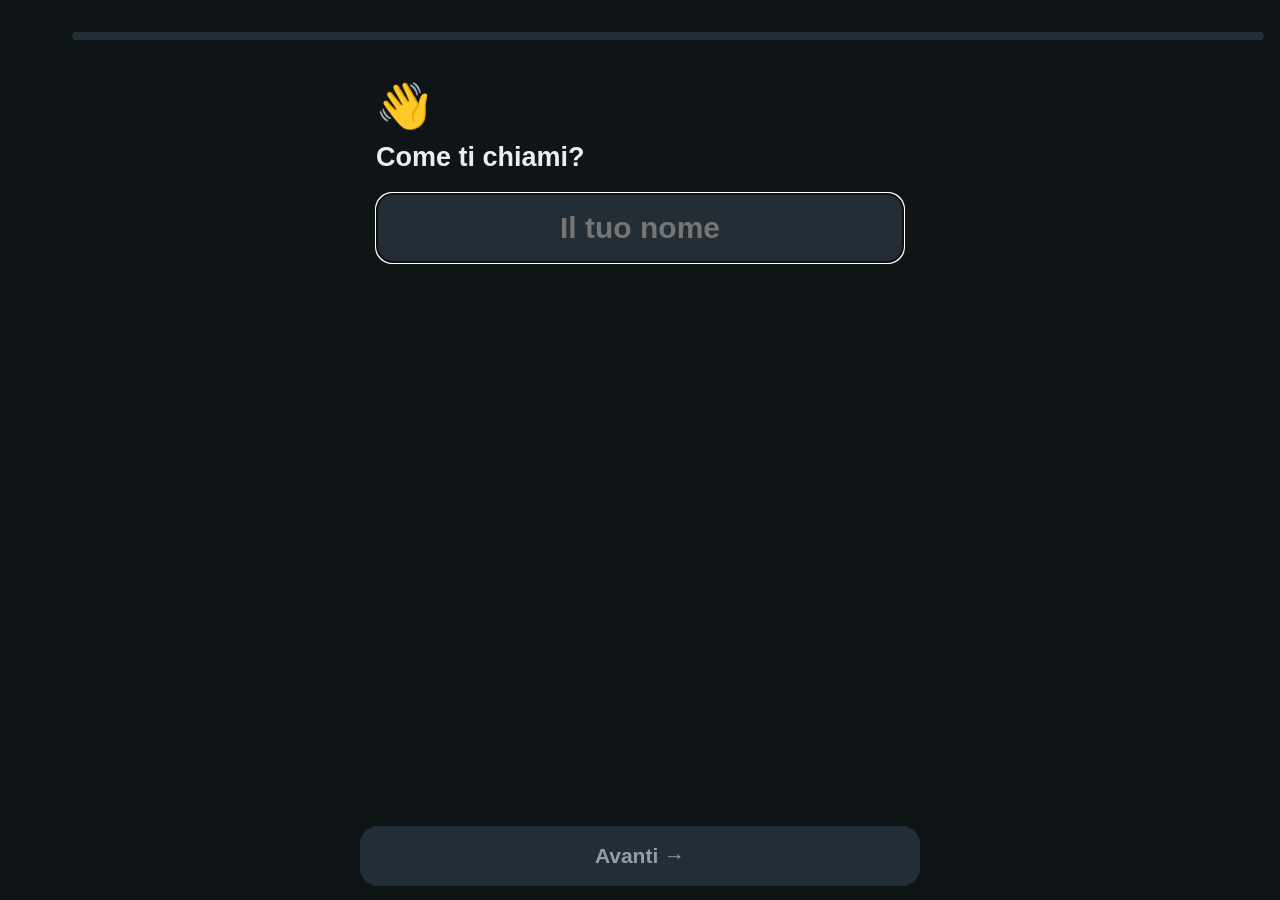
==== commit 4b6406eb: "Add files via upload" ====
--- a/questionario.html
+++ b/questionario.html
@@ -27,14 +27,14 @@
 .b .e{font-size:26px;flex:0 0 auto}
 .b.on{background:var(--accent);border-color:var(--accent);color:#06210f;font-weight:700}
 .b.on::after{content:"✓";margin-left:auto;font-size:22px}
-input[type=text],input[type=number]{width:100%;font:700 30px inherit;font-family:inherit;padding:16px;border-radius:16px;border:2px solid var(--line);background:var(--card2);color:var(--text);text-align:center}
+input[type=text],input[type=number]{width:100%;font-family:inherit;font-size:30px;font-weight:700;padding:16px;border-radius:16px;border:2px solid var(--line);background:var(--card2);color:var(--text);text-align:center}
 .u{display:flex;align-items:center;gap:10px}
 .u b{font-size:22px;color:var(--muted)}
 .altro{margin-top:12px}
-.altro input{font:18px inherit;font-family:inherit;padding:14px;text-align:left}
+.altro input{font-size:18px;font-weight:400;padding:16px;text-align:left}
 .foot{position:fixed;left:0;right:0;bottom:0;padding:12px 16px calc(14px + env(safe-area-inset-bottom));background:linear-gradient(0deg,var(--bg) 72%,transparent)}
 .foot div{max-width:560px;margin:0 auto}
-#avanti{width:100%;border:0;border-radius:18px;padding:18px;font:700 21px inherit;font-family:inherit;background:var(--accent);color:#06210f;cursor:pointer}
+#avanti{width:100%;border:0;border-radius:18px;padding:18px;font-family:inherit;font-size:21px;font-weight:700;background:var(--accent);color:#06210f;cursor:pointer}
 #avanti:disabled{background:var(--card2);color:var(--muted)}
 #avanti.wa{background:#25d366}
 .pic{color:var(--muted);font-size:15px;margin:14px 0 0;text-align:center}
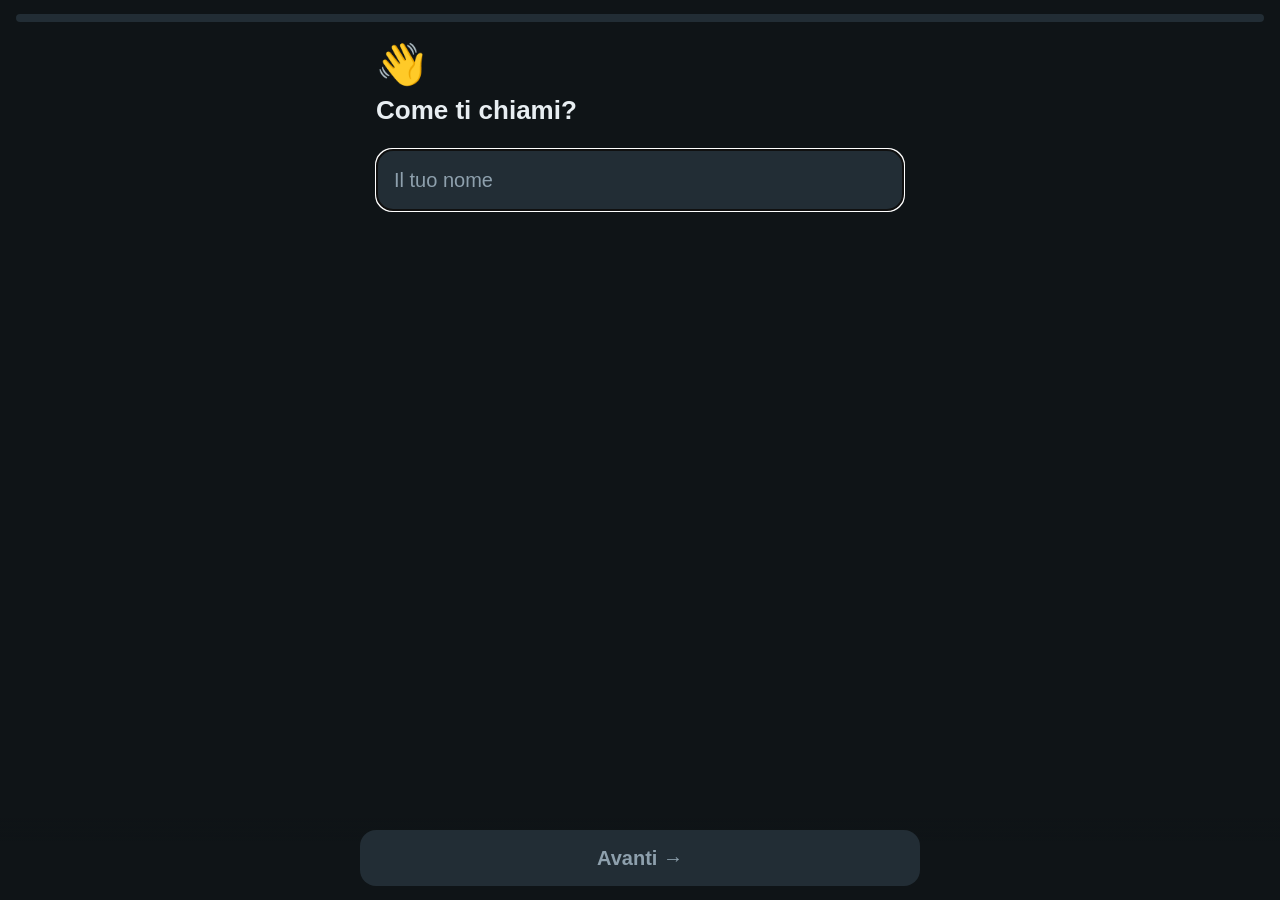
==== commit de4656c6: "Add files via upload" ====
--- a/questionario.html
+++ b/questionario.html
@@ -16,34 +16,34 @@
 .bar{flex:1;height:8px;background:var(--card2);border-radius:9px;overflow:hidden}
 .bar i{display:block;height:100%;width:0;background:var(--accent);transition:width .25s}
 main{flex:1;overflow:auto;padding:22px 16px 130px;max-width:560px;width:100%;margin:0 auto}
-h1{font-size:27px;line-height:1.2;margin:0 0 20px}
-h1 span{display:block;font-size:44px;margin-bottom:8px}
-.sc{display:grid;gap:10px}
-.sc.due{grid-template-columns:minmax(0,1fr) minmax(0,1fr)}
-.sc.due .b{font-size:17px;padding:12px 10px;gap:8px}
-.sc.due .b .e{font-size:24px}
+h1{font-size:26px;line-height:1.25;margin:0 0 22px}
+h1 span{display:block;font-size:40px;line-height:1;margin-bottom:10px}
+.sc{display:grid;grid-template-columns:minmax(0,1fr);gap:10px}
+.b{position:relative;display:flex;align-items:center;gap:12px;min-height:58px;padding:12px 16px;border-radius:16px;background:var(--card2);border:2px solid var(--line);font-family:inherit;font-size:18px;font-weight:500;line-height:1.25;cursor:pointer;user-select:none;text-align:left;color:var(--text);width:100%}
+.b .e{font-size:24px;flex:0 0 auto;line-height:1}
 .b>span:last-of-type{min-width:0;overflow-wrap:anywhere}
-.b{position:relative;display:flex;align-items:center;gap:10px;min-height:62px;padding:12px 16px;border-radius:16px;background:var(--card2);border:2px solid var(--line);font-size:19px;cursor:pointer;user-select:none;text-align:left;color:var(--text);font-family:inherit}
-.b .e{font-size:26px;flex:0 0 auto}
 .b.on{background:var(--accent);border-color:var(--accent);color:#06210f;font-weight:700}
-.b.on::after{content:"✓";margin-left:auto;font-size:22px}
-input[type=text],input[type=number]{width:100%;font-family:inherit;font-size:30px;font-weight:700;padding:16px;border-radius:16px;border:2px solid var(--line);background:var(--card2);color:var(--text);text-align:center}
-.u{display:flex;align-items:center;gap:10px}
-.u b{font-size:22px;color:var(--muted)}
+.b.on::after{content:"✓";margin-left:auto;font-size:20px}
+input[type=text],input[type=number]{width:100%;font-family:inherit;font-size:20px;font-weight:500;line-height:1.3;padding:16px;border-radius:16px;border:2px solid var(--line);background:var(--card2);color:var(--text);text-align:left}
+input::placeholder{color:var(--muted);font-weight:400}
+.u{display:flex;align-items:center;gap:12px}
+.u b{font-size:18px;font-weight:500;color:var(--muted)}
 .altro{margin-top:12px}
-.altro input{font-size:18px;font-weight:400;padding:16px;text-align:left}
 .foot{position:fixed;left:0;right:0;bottom:0;padding:12px 16px calc(14px + env(safe-area-inset-bottom));background:linear-gradient(0deg,var(--bg) 72%,transparent)}
-.foot div{max-width:560px;margin:0 auto}
-#avanti{width:100%;border:0;border-radius:18px;padding:18px;font-family:inherit;font-size:21px;font-weight:700;background:var(--accent);color:#06210f;cursor:pointer}
+.foot div{max-width:560px;margin:0 auto;display:grid;gap:10px}
+#avanti,#wa,#copia{display:block;width:100%;border:0;border-radius:16px;padding:16px;font-family:inherit;font-size:20px;font-weight:700;line-height:1.2;text-align:center;text-decoration:none;cursor:pointer}
+#avanti{background:var(--accent);color:#06210f}
 #avanti:disabled{background:var(--card2);color:var(--muted)}
-#avanti.wa{background:#25d366}
-.pic{color:var(--muted);font-size:15px;margin:14px 0 0;text-align:center}
+#wa{background:#25d366;color:#06210f}
+#copia{background:var(--card2);color:var(--text);font-size:18px;font-weight:500}
+[hidden]{display:none!important}
+.pic{color:var(--muted);font-size:16px;margin:14px 0 0;text-align:center}
 </style>
 </head>
 <body>
 <div class="top"><button id="ind" aria-label="Indietro" hidden>←</button><div class="bar"><i id="pg"></i></div></div>
 <main id="m"></main>
-<div class="foot"><div><button id="avanti" disabled>Avanti →</button></div></div>
+<div class="foot"><div><button id="avanti" disabled>Avanti →</button><a id="wa" hidden>✅ Invia le risposte</a><button id="copia" hidden>📋 Copia le risposte</button></div></div>
 
 <script>
 // ► Numero WhatsApp di chi riceve le risposte (prefisso senza +)
@@ -76,7 +76,7 @@
 ];
 var A = {};     // risposte
 var step = 0;
-var m = document.getElementById("m"), btn = document.getElementById("avanti"), ind = document.getElementById("ind");
+var wa=document.getElementById("wa"), copia=document.getElementById("copia"), m = document.getElementById("m"), btn = document.getElementById("avanti"), ind = document.getElementById("ind");
 
 function salva(){ try{ localStorage.setItem("sf_semplice", JSON.stringify({A:A,step:step})); }catch(x){} }
 try{ var s = JSON.parse(localStorage.getItem("sf_semplice")||"null"); if(s){ A=s.A||{}; step=Math.min(s.step||0,Q.length); } }catch(x){}
@@ -95,6 +95,7 @@
 }
 
 function render(){
+  btn.hidden=false; wa.hidden=true; copia.hidden=true;
   var tot=Q.filter(attiva).length, fatti=Q.slice(0,step).filter(attiva).length;
   document.getElementById("pg").style.width=Math.round(fatti/tot*100)+"%";
   ind.hidden = step===0;
@@ -116,6 +117,11 @@
   aggiornaBtn();
   var i=document.getElementById("inp"); if(i&&!v&&step<2){ setTimeout(function(){try{i.focus();}catch(x){}},150); }
 }
+function marca(q){
+  var sel = q.t==="m"||q.arr ? (A[q.k]||[]) : (A[q.k]?[A[q.k]]:[]);
+  var bs=m.querySelectorAll(".b");
+  for(var i=0;i<bs.length;i++) bs[i].classList.toggle("on", sel.indexOf(q.o[i][0])>-1);
+}
 function aggiornaBtn(){
   var q=Q[step]; if(!q) return;
   btn.disabled=!ok(q);
@@ -132,8 +138,7 @@
   var q=Q[step], o=q.o[+b.dataset.i], val=o[0];
   if(q.t==="u"){
     A[q.k]= q.arr ? [val] : val;
-    salva(); render();
-    setTimeout(avanti,220);                    // una sola scelta: si va avanti da soli
+    salva(); marca(q); aggiornaBtn();           // si sceglie, poi si preme sempre "Avanti"
     return;
   }
   // più scelte
@@ -141,7 +146,7 @@
   if(q.k==="fn"){ if(p>-1) cur.splice(p,1); else cur.push(val); }
   else if(val===q.excl){ cur = p>-1?[]:[val]; }
   else { cur=cur.filter(function(x){return x!==q.excl;}); if(p>-1) cur.splice(cur.indexOf(val),1); else cur.push(val); }
-  A[q.k]=cur; salva(); b.classList.toggle("on"); if(val===q.excl||p===-1) render(); aggiornaBtn();
+  A[q.k]=cur; salva(); marca(q); aggiornaBtn();
 });
 
 function avanti(){
@@ -180,13 +185,17 @@
 
 function fine(){
   document.getElementById("pg").style.width="100%";
-  m.innerHTML='<h1><span>🎉</span>Fatto, grazie!</h1><div class="sc"><p style="margin:0;color:var(--muted)">Ultimo passo: manda le risposte 👇</p></div>';
-  btn.disabled=false; btn.className="wa"; btn.textContent="✅ Invia le risposte";
-}
-btn.addEventListener("click", function(){
-  if(step>=Q.length){ window.location.href="https://wa.me/"+NUMERO+"?text="+encodeURIComponent(messaggio()); return; }
-  avanti();
+  m.innerHTML='<h1><span>🎉</span>Fatto, grazie!</h1><p class="pic" style="text-align:left;font-size:18px">Ultimo passo: manda le risposte 👇</p>';
+  btn.hidden=true; wa.hidden=false; copia.hidden=false; copia.textContent="📋 Copia le risposte";
+  wa.href="https://wa.me/"+NUMERO+"?text="+encodeURIComponent(messaggio());
+}
+copia.addEventListener("click", function(){
+  var t=messaggio();
+  function ok(){ copia.textContent="✓ Copiato"; }
+  try{ navigator.clipboard.writeText(t).then(ok,function(){ vecchia(t); ok(); }); }catch(x){ vecchia(t); ok(); }
 });
+function vecchia(t){ var x=document.createElement("textarea"); x.value=t; x.style.cssText="position:fixed;opacity:0;font-size:16px"; document.body.appendChild(x); x.select(); try{document.execCommand("copy");}catch(e){} document.body.removeChild(x); }
+btn.addEventListener("click", avanti);
 // Invio sulla tastiera = Avanti
 document.addEventListener("keydown", function(e){ if(e.key==="Enter"&&step<Q.length&&e.target.tagName==="INPUT"&&e.target.id!=="alt") { e.preventDefault(); avanti(); } });
 
